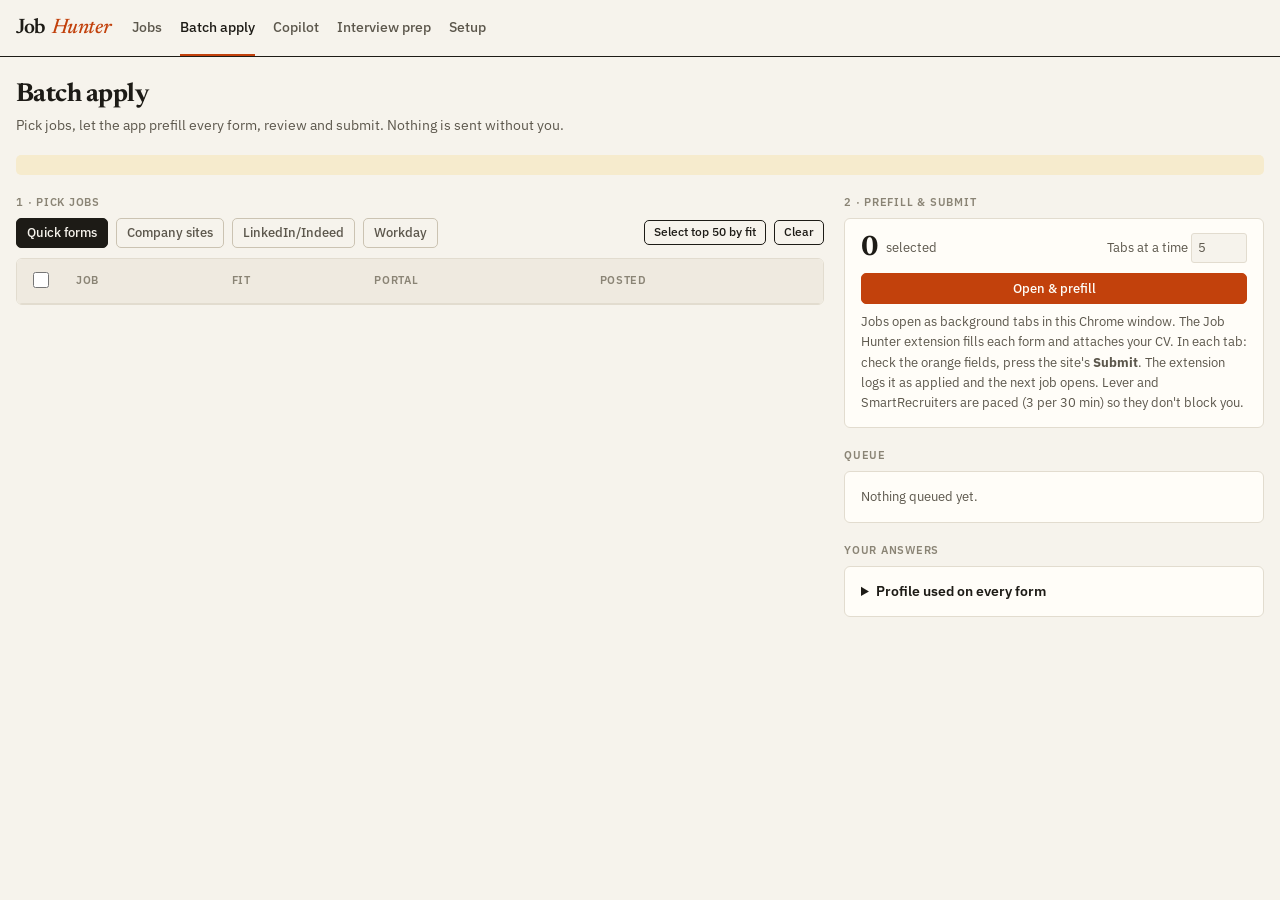
==== apply.html @ 971dda5e "Job Hunter: open-source, configurable job search assistant Configurable for any role, location, curr" ====
<!doctype html>
<html lang="en">
<head>
<meta charset="utf-8">
<meta name="viewport" content="width=device-width, initial-scale=1">
<title>Batch apply</title>
<link rel="stylesheet" href="/theme.css">
<style>
/* Batch apply layout. Tokens and base components come from /theme.css. */
h2{font:600 11px/1 var(--f-body);text-transform:uppercase;letter-spacing:.07em;color:var(--faint);margin:22px 0 10px;display:flex;gap:8px;align-items:center}
h2 .sub{text-transform:none;letter-spacing:0;font-size:12px;font-weight:500}
.hello{padding:24px 0 4px}.hello h1{font:700 26px/1.15 var(--f-display);letter-spacing:-.02em;margin:0}.hello p{margin:4px 0 0;color:var(--mute)}
.sub{color:var(--mute);font-size:13px}
.card{background:var(--surface);border:1px solid var(--line);border-radius:var(--r-lg);box-shadow:var(--shadow);padding:14px 16px}
.alert{background:var(--warn-bg);color:var(--warn);border-radius:var(--r);padding:10px 14px;margin-top:14px;display:flex;gap:10px;align-items:center;flex-wrap:wrap;font-size:13px}
.layout{display:grid;grid-template-columns:minmax(0,1fr) 420px;gap:20px;align-items:start;padding-bottom:48px}
@media (max-width:900px){.layout{grid-template-columns:1fr}}
.bar{display:flex;gap:8px;align-items:center;flex-wrap:wrap;margin-bottom:10px}
.tablewrap{overflow-x:auto}
table{width:100%;border-collapse:separate;border-spacing:0;background:var(--surface);border:1px solid var(--line);border-radius:var(--r-lg);overflow:hidden;box-shadow:var(--shadow)}
td,th{padding:10px 12px;border-bottom:1px solid var(--line);text-align:left;vertical-align:middle}
th{font-size:11px;color:var(--faint);font-weight:600;text-transform:uppercase;letter-spacing:.06em;background:var(--sunken)}
tr:last-child td{border-bottom:0}tbody tr:hover td{background:color-mix(in srgb,var(--sunken) 50%,transparent)}
td.t b{display:block;font-weight:600}td.t span{color:var(--mute);font-size:12px}
td.fitc{font-family:var(--f-mono);font-variant-numeric:tabular-nums}
input[type=checkbox]{accent-color:var(--accent);width:16px;height:16px}
.pill.fast,.pill.applied{background:var(--good-bg);color:var(--good)}.pill.slow,.pill.login,.pill.open{background:var(--warn-bg);color:var(--warn)}
.pill.skipped{background:var(--bad-bg);color:var(--bad)}.pill.redirect,.pill.maybe{background:var(--accent-soft);color:var(--accent)}
.q{display:grid;grid-template-columns:minmax(0,1fr) auto;gap:4px 8px;padding:10px 0;border-bottom:1px solid var(--line)}
.q:last-child{border:0}.q small{color:var(--mute);grid-column:1/-1}.q small .btn{margin-top:6px}
.form{display:grid;grid-template-columns:1fr 1fr;gap:10px}
.form label{font-size:12px;color:var(--mute)}.form input{width:100%;border:1px solid var(--line);background:var(--bg);border-radius:var(--r-sm);padding:6px 9px}
.form input:focus{border-color:var(--accent);outline:none}
.form input.need{border-color:var(--warn);background:var(--warn-bg)}
details summary{cursor:pointer;font-weight:600}
.big{font:700 28px/1 var(--f-display)}
#bs{width:56px;border:1px solid var(--line);background:var(--bg);border-radius:var(--r-sm);padding:4px 6px}
</style>
</head>
<body>
<header class="appbar"><div class="wrap">
  <a class="brand" href="/">Job <i>Hunter</i></a>
  <nav class="nav"><a href="/">Jobs</a><a class="on" href="/apply">Batch apply</a><a href="/copilot">Copilot</a><a href="/prep">Interview prep</a><a href="/setup">Setup</a></nav>
  <span class="grow"></span>
  <span class="muted small" id="bstat"></span>
</div></header>
<main class="wrap">
  <section class="hello"><h1>Batch apply</h1><p>Pick jobs, let the app prefill every form, review and submit. Nothing is sent without you.</p></section>
  <div class="alert" id="alert" hidden></div>
  <div class="layout">
    <section>
      <h2>1 · Pick jobs</h2>
      <div class="bar">
        <button class="chip on" data-f="fast">Quick forms</button>
        <button class="chip" data-f="maybe">Company sites</button>
        <button class="chip" data-f="redirect">LinkedIn/Indeed</button>
        <button class="chip" data-f="slow">Workday</button>
        <span class="grow"></span>
        <button class="btn sm" id="top">Select top 50 by fit</button>
        <button class="btn sm" id="none">Clear</button>
      </div>
      <div class="tablewrap"><table><thead><tr><th style="width:32px"><input type="checkbox" id="all"></th><th>Job</th><th>Fit</th><th>Portal</th><th>Posted</th></tr></thead>
      <tbody id="rows"></tbody></table></div>
    </section>
    <aside>
      <h2>2 · Prefill &amp; submit</h2>
      <div class="card">
        <div class="bar"><span class="big" id="nsel">0</span><span class="sub">selected</span><span class="grow"></span>
          <label class="sub">Tabs at a time <input id="bs" type="number" min="1" max="15" value="5" ></label></div>
        <button class="btn primary" id="go" style="width:100%;justify-content:center">Open &amp; prefill</button>
        <p class="sub" style="margin:8px 0 0">Jobs open as background tabs in this Chrome window. The Job Hunter extension fills each form and attaches your CV. In each tab: check the orange fields, press the site's <b>Submit</b>. The extension logs it as applied and the next job opens. Lever and SmartRecruiters are paced (3 per 30 min) so they don't block you.</p>
      </div>
      <h2>Queue <span class="sub" id="qsum"></span></h2>
      <div class="card" id="queue"><span class="sub">Nothing queued yet.</span></div>
      <h2>Your answers</h2>
      <div class="card">
        <details id="prof"><summary>Profile used on every form</summary><div class="form" id="form" style="margin-top:10px"></div>
          <h2>Learned answers</h2><div id="learned" class="sub"></div>
          <button class="btn primary sm" id="save" style="margin-top:10px">Save answers</button></details>
      </div>
    </aside>
  </div>
</main>
<script>
const $=id=>document.getElementById(id);
const esc=s=>String(s??"").replace(/[&<>"]/g,c=>({"&":"&amp;","<":"&lt;",">":"&gt;",'"':"&quot;"}[c]));
let JOBS=[],SEL=new Set(),SHOW=new Set(["fast"]),PROF=null;
const LBL={first_name:"First name",last_name:"Last name",full_name:"Full name",email:"Email",phone:"Phone",linkedin:"LinkedIn URL",github:"GitHub",website:"Website",
location:"Current city",country:"Country",current_company:"Current/last company",current_title:"Current/last title",years_experience:"Years of experience",
notice_period:"Notice period",current_ctc:"Current pay / CTC",expected_ctc:"Expected pay / CTC",headline:"One-line headline",top_achievement:"Top achievement (one line)",relocate:"Open to relocate (Yes/No)",work_authorized:"Authorised to work in the job's country",
needs_sponsorship:"Needs visa sponsorship",school:"College",degree:"Degree",grad_year:"Graduation year",source:"How did you hear",gender:"Gender",eeo:"Diversity questions",cover_letter:"Cover letter (optional)"};
const PORT={greenhouse:"Greenhouse",lever:"Lever",ashby:"Ashby",workday:"Workday",smartrecruiters:"SmartRecruiters",workable:"Workable",linkedin:"LinkedIn",indeed:"Indeed",naukri:"Naukri","company site":"Company site"};

async function loadJobs(){const r=await fetch("/api/apply/candidates").then(r=>r.json());JOBS=(r.jobs||[]).sort((a,b)=>b.fit-a.fit);renderJobs()}
function visible(){return JOBS.filter(j=>SHOW.has(j.ease))}
function renderJobs(){
  const v=visible();
  $("rows").innerHTML=v.length?v.map(j=>`<tr><td><input type="checkbox" data-id="${j.id}" ${SEL.has(j.id)?"checked":""}></td>
   <td class="t"><b>${esc(j.title)}</b><span>${esc(j.company)} · ${esc(j.location||"")}${j.salary_text?" · "+esc(j.salary_text):""}</span></td>
   <td class="fitc">${j.fit??""}%</td><td><span class="pill ${j.ease}">${esc(PORT[j.ats]||j.ats)}</span></td>
   <td class="sub">${j.age_days==null?"":j.age_days===0?"today":j.age_days+"d"}</td></tr>`).join("")
   :`<tr><td colspan="5" class="sub">No jobs in this group. Fetch new jobs on the dashboard, or pick another group above.</td></tr>`;
  $("nsel").textContent=SEL.size;$("go").disabled=!SEL.size;
}
document.addEventListener("change",e=>{const id=e.target.dataset.id;if(id){e.target.checked?SEL.add(id):SEL.delete(id);$("nsel").textContent=SEL.size;$("go").disabled=!SEL.size}});
$("all").onchange=e=>{visible().forEach(j=>e.target.checked?SEL.add(j.id):SEL.delete(j.id));renderJobs()};
$("top").onclick=()=>{SEL=new Set(visible().slice(0,50).map(j=>j.id));renderJobs()};
$("none").onclick=()=>{SEL.clear();renderJobs()};
document.querySelectorAll("[data-f]").forEach(b=>b.onclick=()=>{const f=b.dataset.f;SHOW.has(f)?SHOW.delete(f):SHOW.add(f);b.classList.toggle("on");renderJobs()});
$("go").onclick=async()=>{
  if(PROF&&PROF.missing.length&&!confirm(`Missing answers: ${PROF.missing.map(k=>LBL[k]).join(", ")}. Those fields will be left for you to fill in each form. Continue?`))return;
  await fetch("/api/apply/start",{method:"POST",body:JSON.stringify({ids:[...SEL],batch_size:+$("bs").value||5})});
  SEL.clear();renderJobs();poll();
};

const ST={waiting:"Waiting",open:"Open in browser",applied:"Applied ✓",skipped:"Skipped"};
async function poll(){
  const s=await fetch("/api/apply/state").then(r=>r.json()).catch(()=>null);if(!s)return;
  $("bstat").textContent=EXT?"Chrome extension connected":"";
  const a=$("alert");const msgs=[];
  if(!EXT&&(s.items||[]).length)msgs.push(`Chrome extension not detected. Open this page in Chrome with the Job Hunter Autofill extension loaded (see README), then refresh.`);
  for(const m of Object.values(s.paused||{}))msgs.push("⏸ "+esc(m));
  if(s.missing&&s.missing.length)msgs.push(`Fill in once: <b>${s.missing.map(k=>LBL[k]).join(", ")}</b> <button class="btn sm" onclick="$('prof').open=true;$('prof').scrollIntoView()">Add answers</button>`);
  a.hidden=!msgs.length;a.innerHTML=msgs.join("<br>");
  const it=s.items||[];const n=k=>it.filter(x=>x.state===k).length;
  $("qsum").textContent=it.length?`· ${n("applied")} applied · ${n("open")} open · ${n("waiting")} waiting`:"";
  $("queue").innerHTML=it.length?it.slice().reverse().map(x=>`<div class="q"><div><b>${esc(x.title)}</b> <span class="sub">${esc(x.company)}</span></div>
    <span class="pill ${x.state}">${ST[x.state]}</span>
    <small>${esc(PORT[x.ats]||x.ats)}${x.info?" · "+esc(x.info):""}
    ${x.state==="open"?`<br><button class="btn sm" onclick="act('applied','${x.id}')">I submitted it</button> <button class="btn sm" onclick="act('skip','${x.id}')">Skip</button>`:""}
    ${x.state==="waiting"?`<br><button class="btn sm" onclick="act('skip','${x.id}')">Remove</button>`:""}</small></div>`).join("")
    +`<div class="bar" style="margin-top:8px"><button class="btn sm" onclick="post('clear')">Clear finished</button>${n("waiting")?`<button class="btn sm" onclick="post('stop')">Stop queue</button>`:""}</div>`
    :`<span class="sub">Nothing queued yet.</span>`;
  if(n("applied")!==poll.applied){poll.applied=n("applied");loadJobs()}
  if(EXT&&n("waiting")){const r=await fetch("/api/apply/next",{method:"POST",body:"{}"}).then(r=>r.json()).catch(()=>({open:[]}));
    r.open.forEach((o,i)=>setTimeout(()=>window.postMessage({jh:"open",id:o.id,url:o.url},"*"),i*1500));if(r.open.length)setTimeout(poll,500)}
}
let EXT=document.documentElement.hasAttribute("data-jh-ext");window.addEventListener("message",e=>{if(e.source===window&&e.data&&e.data.jh==="ready"){EXT=true;poll()}});
async function post(p,b={}){await fetch("/api/apply/"+p,{method:"POST",body:JSON.stringify(b)});poll()}
function act(a,id){post("mark",{id,action:a})}

async function loadProfile(){
  PROF=await fetch("/api/apply/profile").then(r=>r.json());$("bs").value=PROF.batch_size||5;
  $("form").innerHTML=Object.keys(LBL).map(k=>`<div><label>${LBL[k]}</label><input data-k="${k}" value="${esc(PROF.fields[k]||"")}" class="${PROF.missing.includes(k)?"need":""}"></div>`).join("");
  const L=Object.entries(PROF.answers||{});
  $("learned").innerHTML=L.length?L.map(([q,a])=>`<div class="form" style="grid-template-columns:1fr 1fr auto;margin-bottom:6px"><input data-q value="${esc(q)}"><input data-a value="${esc(a)}"><button class="btn sm" onclick="this.parentElement.remove()">✕</button></div>`).join("")
    :"Questions you answer yourself in a form are saved here after you submit, and filled automatically next time.";
  if(PROF.missing.length)$("prof").open=true;
}
$("save").onclick=async()=>{
  const fields={};document.querySelectorAll("[data-k]").forEach(i=>fields[i.dataset.k]=i.value.trim());
  const answers={};document.querySelectorAll("[data-q]").forEach(i=>{const a=i.nextElementSibling.value.trim();if(i.value.trim()&&a)answers[i.value.toLowerCase().replace(/[^a-z0-9 ]+/g,' ').replace(/\s+/g,' ').trim()]=a});
  await fetch("/api/apply/profile",{method:"POST",body:JSON.stringify({fields,answers,batch_size:+$("bs").value||5})});
  await loadProfile();poll();$("save").textContent="Saved ✓";setTimeout(()=>$("save").textContent="Save answers",1500);
};
window.postMessage({jh:"ping"},"*");loadJobs();loadProfile();poll();setInterval(poll,3000);
</script>
</body>
</html>
---- theme.css ----
/* Job Hunter shared theme (light only). Served by app.py at /theme.css; used by every page.
   Direction: a working ledger, not a SaaS dashboard. Warm paper, ink type, hairline rules instead of floating cards,
   a serif for headings, one vermilion accent for the action that matters. Token names are stable: pages rely on them. */
@import url("https://fonts.googleapis.com/css2?family=Newsreader:opsz,wght@6..72,500;6..72,600&family=IBM+Plex+Sans:wght@400;500;600&family=IBM+Plex+Mono:wght@500&display=swap");

:root{
  color-scheme:light;
  --bg:#f6f3ec; --surface:#fffdf8; --sunken:#efeae0; --line:#e2dccf; --line-strong:#cbc3b2;
  --fg:#1d1b16; --mute:#5c574c; --faint:#8a8475;
  --accent:#c2410c; --accent-hover:#a3360a; --accent-fg:#fffdf8; --accent-soft:#fbe9dd;
  --good:#2f6b3a; --good-bg:#e4eedd; --warn:#8a5a00; --warn-bg:#f6ebcd; --bad:#a3322b; --bad-bg:#f6e0dc;
  --star:#b7791f; --shadow:none;
  --f-display:"Newsreader",Georgia,"Times New Roman",serif;
  --f-body:"IBM Plex Sans","Segoe UI",system-ui,-apple-system,sans-serif;
  --f-mono:"IBM Plex Mono",ui-monospace,Consolas,monospace;
  --r-sm:3px; --r:5px; --r-lg:6px;
}

*{box-sizing:border-box}
html,body{margin:0}
body{background:var(--bg);color:var(--fg);font:14px/1.55 var(--f-body);-webkit-font-smoothing:antialiased}
button,input,select,textarea{font:inherit;color:inherit}
a{color:inherit;text-underline-offset:3px}
::selection{background:var(--accent-soft)}
:focus-visible{outline:2px solid var(--accent);outline-offset:2px}
.wrap{max-width:1280px;margin:0 auto;padding-left:max(16px,env(safe-area-inset-left,0px));padding-right:max(16px,env(safe-area-inset-right,0px))}
h1,h2,h3{font-family:var(--f-display);font-weight:600;letter-spacing:-.01em}

/* App bar: a masthead with an ink rule under it */
.appbar{position:sticky;top:0;z-index:20;background:var(--bg);border-bottom:1px solid var(--fg)}
.appbar .wrap{display:flex;align-items:center;gap:22px;min-height:56px}
.brand{display:flex;align-items:baseline;gap:6px;text-decoration:none;font:600 21px/1 var(--f-display);letter-spacing:-.02em}
.brand i{font-style:italic;font-weight:500;color:var(--accent);font-size:21px}
.nav{display:flex;gap:18px;overflow-x:auto;scrollbar-width:none}
.nav a{white-space:nowrap;padding:17px 0 15px;text-decoration:none;color:var(--mute);font-weight:500;font-size:14px;border-bottom:2px solid transparent}
.nav a:hover{color:var(--fg)}
.nav a.on{color:var(--fg);border-bottom-color:var(--accent)}
.grow{flex:1}
.muted{color:var(--mute)}
.small{font-size:12px}

/* Buttons: ink outlines; primary is the one vermilion thing on screen */
.btn{display:inline-flex;align-items:center;justify-content:center;gap:6px;border:1px solid var(--fg);background:transparent;border-radius:var(--r);padding:7px 13px;cursor:pointer;white-space:nowrap;text-decoration:none;font-weight:500;font-size:13px;line-height:1.2}
.btn:hover{background:var(--fg);color:var(--bg)}
.btn.primary{background:var(--accent);border-color:var(--accent);color:var(--accent-fg)}
.btn.primary:hover{background:var(--accent-hover);border-color:var(--accent-hover);color:var(--accent-fg)}
.btn.ghost{border-color:transparent;background:transparent;color:var(--mute)}
.btn.ghost:hover{color:var(--fg);background:var(--sunken)}
.btn.sm{padding:4px 9px;font-size:12px}
.btn:disabled{opacity:.5;cursor:default}
.btn svg,.icon svg{width:16px;height:16px;flex:none}

/* Chips are filters/tabs */
.chip{display:inline-flex;align-items:center;gap:6px;border:1px solid var(--line-strong);background:transparent;border-radius:var(--r);padding:4px 10px;cursor:pointer;font-size:13px;font-weight:500;color:var(--mute)}
.chip:hover{color:var(--fg);border-color:var(--fg)}
.chip.on{background:var(--fg);border-color:var(--fg);color:var(--bg)}
/* Pills are quiet labels */
.pill{display:inline-flex;align-items:center;gap:4px;border-radius:var(--r-sm);padding:1px 6px;font-size:11.5px;font-weight:500;background:var(--sunken);color:var(--mute);white-space:nowrap;text-decoration:none}
.pill.good{background:var(--good-bg);color:var(--good)}
.pill.warn{background:var(--warn-bg);color:var(--warn)}
.pill.bad{background:var(--bad-bg);color:var(--bad)}
.pill.accent{background:var(--accent-soft);color:var(--accent)}
.num{font-family:var(--f-mono);font-variant-numeric:tabular-nums}
/* Panels are ruled sections, not floating cards */
.panel{background:var(--surface);border:1px solid var(--line);border-radius:var(--r-lg);box-shadow:none}
.label{font-size:11px;font-weight:600;text-transform:uppercase;letter-spacing:.09em;color:var(--faint)}

@media (prefers-reduced-motion:reduce){*{transition:none!important;animation:none!important}}
@media (max-width:640px){.appbar .wrap{gap:14px}.nav{gap:12px}.nav a{font-size:13px}}
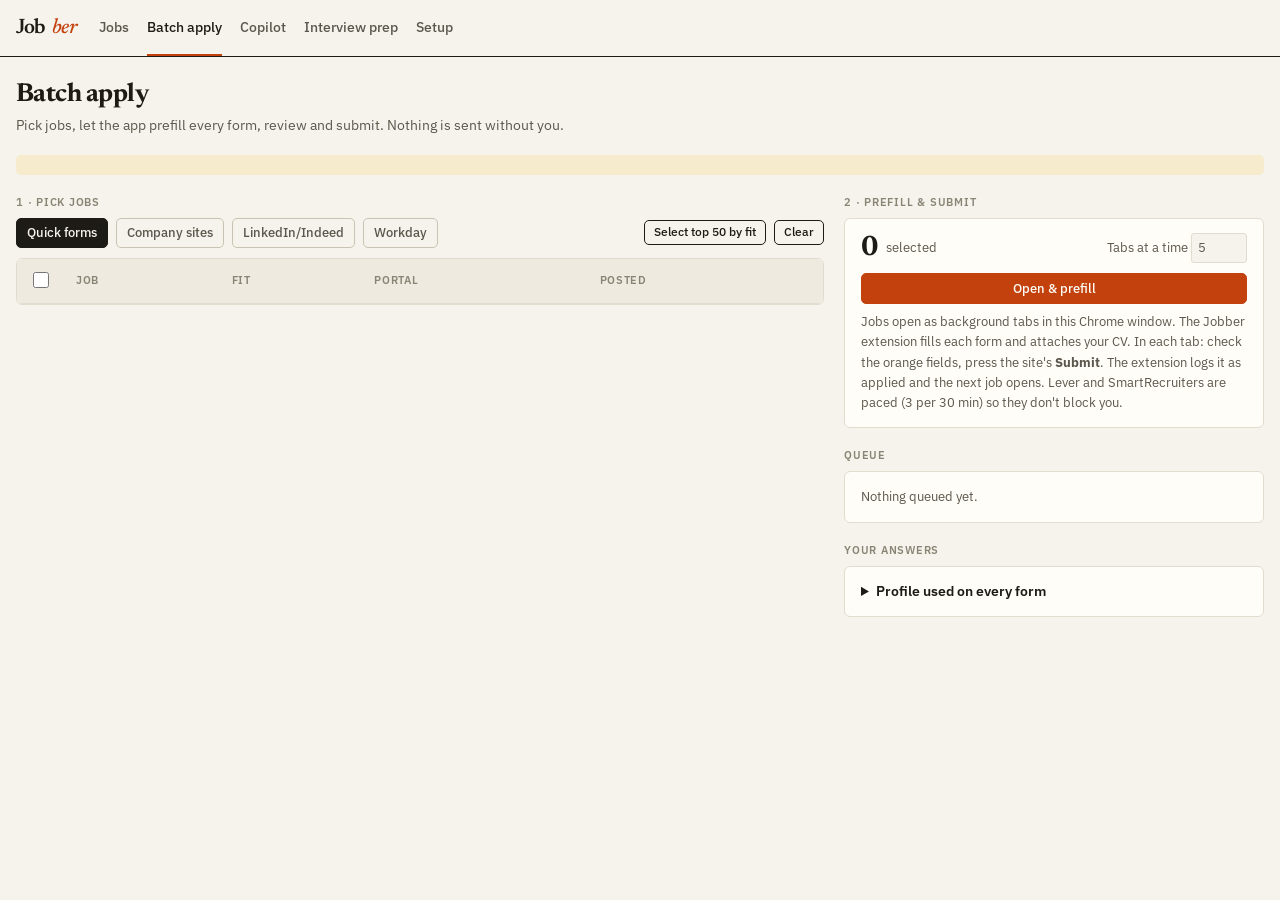
==== commit f9ea4cd8: "Rename the app to Jobber everywhere Co-Authored-By: Claude Opus 5.5 <noreply@anthropic.com> Claude-S" ====
--- a/apply.html
+++ b/apply.html
@@ -39,7 +39,7 @@
 </head>
 <body>
 <header class="appbar"><div class="wrap">
-  <a class="brand" href="/">Job <i>Hunter</i></a>
+  <a class="brand" href="/">Job<i>ber</i></a>
   <nav class="nav"><a href="/">Jobs</a><a class="on" href="/apply">Batch apply</a><a href="/copilot">Copilot</a><a href="/prep">Interview prep</a><a href="/setup">Setup</a></nav>
   <span class="grow"></span>
   <span class="muted small" id="bstat"></span>
@@ -68,7 +68,7 @@
         <div class="bar"><span class="big" id="nsel">0</span><span class="sub">selected</span><span class="grow"></span>
           <label class="sub">Tabs at a time <input id="bs" type="number" min="1" max="15" value="5" ></label></div>
         <button class="btn primary" id="go" style="width:100%;justify-content:center">Open &amp; prefill</button>
-        <p class="sub" style="margin:8px 0 0">Jobs open as background tabs in this Chrome window. The Job Hunter extension fills each form and attaches your CV. In each tab: check the orange fields, press the site's <b>Submit</b>. The extension logs it as applied and the next job opens. Lever and SmartRecruiters are paced (3 per 30 min) so they don't block you.</p>
+        <p class="sub" style="margin:8px 0 0">Jobs open as background tabs in this Chrome window. The Jobber extension fills each form and attaches your CV. In each tab: check the orange fields, press the site's <b>Submit</b>. The extension logs it as applied and the next job opens. Lever and SmartRecruiters are paced (3 per 30 min) so they don't block you.</p>
       </div>
       <h2>Queue <span class="sub" id="qsum"></span></h2>
       <div class="card" id="queue"><span class="sub">Nothing queued yet.</span></div>
@@ -118,7 +118,7 @@
   const s=await fetch("/api/apply/state").then(r=>r.json()).catch(()=>null);if(!s)return;
   $("bstat").textContent=EXT?"Chrome extension connected":"";
   const a=$("alert");const msgs=[];
-  if(!EXT&&(s.items||[]).length)msgs.push(`Chrome extension not detected. Open this page in Chrome with the Job Hunter Autofill extension loaded (see README), then refresh.`);
+  if(!EXT&&(s.items||[]).length)msgs.push(`Chrome extension not detected. Open this page in Chrome with the Jobber Autofill extension loaded (see README), then refresh.`);
   for(const m of Object.values(s.paused||{}))msgs.push("⏸ "+esc(m));
   if(s.missing&&s.missing.length)msgs.push(`Fill in once: <b>${s.missing.map(k=>LBL[k]).join(", ")}</b> <button class="btn sm" onclick="$('prof').open=true;$('prof').scrollIntoView()">Add answers</button>`);
   a.hidden=!msgs.length;a.innerHTML=msgs.join("<br>");
--- a/theme.css
+++ b/theme.css
@@ -1,4 +1,4 @@
-/* Job Hunter shared theme (light only). Served by app.py at /theme.css; used by every page.
+/* Jobber shared theme (light only). Served by app.py at /theme.css; used by every page.
    Direction: a working ledger, not a SaaS dashboard. Warm paper, ink type, hairline rules instead of floating cards,
    a serif for headings, one vermilion accent for the action that matters. Token names are stable: pages rely on them. */
 @import url("https://fonts.googleapis.com/css2?family=Newsreader:opsz,wght@6..72,500;6..72,600&family=IBM+Plex+Sans:wght@400;500;600&family=IBM+Plex+Mono:wght@500&display=swap");
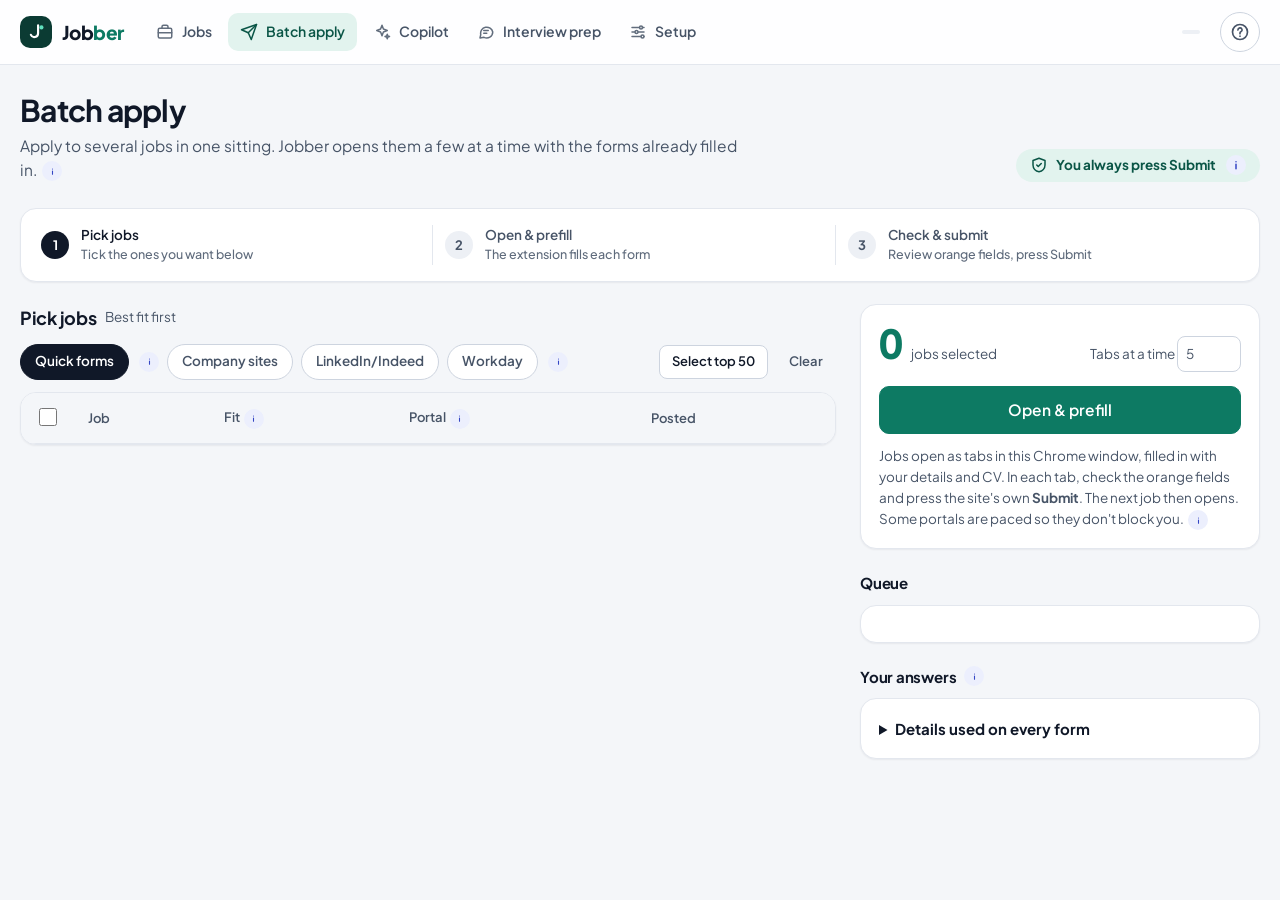
==== commit 04f6c569: "Redesign the UI for first-time job seekers New shared design system (theme.css) and ui.js: app bar w" ====
--- a/apply.html
+++ b/apply.html
@@ -6,84 +6,127 @@
 <title>Batch apply</title>
 <link rel="stylesheet" href="/theme.css">
 <style>
-/* Batch apply layout. Tokens and base components come from /theme.css. */
-h2{font:600 11px/1 var(--f-body);text-transform:uppercase;letter-spacing:.07em;color:var(--faint);margin:22px 0 10px;display:flex;gap:8px;align-items:center}
-h2 .sub{text-transform:none;letter-spacing:0;font-size:12px;font-weight:500}
-.hello{padding:24px 0 4px}.hello h1{font:700 26px/1.15 var(--f-display);letter-spacing:-.02em;margin:0}.hello p{margin:4px 0 0;color:var(--mute)}
-.sub{color:var(--mute);font-size:13px}
-.card{background:var(--surface);border:1px solid var(--line);border-radius:var(--r-lg);box-shadow:var(--shadow);padding:14px 16px}
-.alert{background:var(--warn-bg);color:var(--warn);border-radius:var(--r);padding:10px 14px;margin-top:14px;display:flex;gap:10px;align-items:center;flex-wrap:wrap;font-size:13px}
-.layout{display:grid;grid-template-columns:minmax(0,1fr) 420px;gap:20px;align-items:start;padding-bottom:48px}
-@media (max-width:900px){.layout{grid-template-columns:1fr}}
-.bar{display:flex;gap:8px;align-items:center;flex-wrap:wrap;margin-bottom:10px}
-.tablewrap{overflow-x:auto}
-table{width:100%;border-collapse:separate;border-spacing:0;background:var(--surface);border:1px solid var(--line);border-radius:var(--r-lg);overflow:hidden;box-shadow:var(--shadow)}
-td,th{padding:10px 12px;border-bottom:1px solid var(--line);text-align:left;vertical-align:middle}
-th{font-size:11px;color:var(--faint);font-weight:600;text-transform:uppercase;letter-spacing:.06em;background:var(--sunken)}
-tr:last-child td{border-bottom:0}tbody tr:hover td{background:color-mix(in srgb,var(--sunken) 50%,transparent)}
-td.t b{display:block;font-weight:600}td.t span{color:var(--mute);font-size:12px}
-td.fitc{font-family:var(--f-mono);font-variant-numeric:tabular-nums}
-input[type=checkbox]{accent-color:var(--accent);width:16px;height:16px}
+/* Batch apply. Tokens and base components come from /theme.css, helpers from /ui.js. */
+.promise{display:inline-flex;align-items:center;gap:8px;background:var(--accent-soft);color:var(--accent-ink);border-radius:99px;padding:6px 14px;font-weight:700;font-size:13.5px}
+.promise svg{width:18px;height:18px}
+.flow{margin:20px 0 4px;padding:16px 20px}
+.flow .steps li{gap:12px}
+.flow .steps li span{display:block;font-weight:500;color:var(--faint);font-size:12.5px}
+.flow .steps li+li{padding-left:12px;border-left:1px solid var(--line)}
+#extGuide,#alert{margin-top:14px}
+#extGuide ol{margin:6px 0 0;padding-left:18px}
+.layout{display:grid;grid-template-columns:minmax(0,1fr) 400px;gap:24px;align-items:start;padding:18px 0 56px}
+.colh{display:flex;align-items:center;gap:8px;margin:0 0 12px}
+.colh h2{font-size:18px;margin:0}
+.colh .sub{color:var(--mute);font-size:13.5px}
+.sub{color:var(--mute);font-size:13.5px}
+.card{background:var(--surface);border:1px solid var(--line);border-radius:var(--r-lg);box-shadow:var(--shadow);padding:18px}
+.bar{display:flex;gap:8px;align-items:center;flex-wrap:wrap;margin-bottom:12px}
+.tablewrap{background:var(--surface);border:1px solid var(--line);border-radius:var(--r-lg);overflow:hidden;box-shadow:var(--shadow)}
+table{width:100%;border-collapse:collapse}
+td,th{padding:12px 14px;border-bottom:1px solid var(--line);text-align:left;vertical-align:middle}
+th{font-size:13px;color:var(--mute);font-weight:600;background:var(--bg)}
+tr:last-child td{border-bottom:0}
+tbody tr{cursor:pointer}tbody tr:hover td{background:#f9fafb}
+tbody tr.on td{background:var(--accent-soft)}
+td.t b{display:block;font-weight:700}td.t span{color:var(--mute);font-size:13px}
+td.fitc{font-weight:800;font-variant-numeric:tabular-nums}
+td.fitc.hi{color:var(--good)}td.fitc.mid{color:var(--warn)}td.fitc.lo{color:var(--mute)}
+td.empty-cell{padding:16px;cursor:default}td.empty-cell .empty-state{border:0}
 .pill.fast,.pill.applied{background:var(--good-bg);color:var(--good)}.pill.slow,.pill.login,.pill.open{background:var(--warn-bg);color:var(--warn)}
-.pill.skipped{background:var(--bad-bg);color:var(--bad)}.pill.redirect,.pill.maybe{background:var(--accent-soft);color:var(--accent)}
-.q{display:grid;grid-template-columns:minmax(0,1fr) auto;gap:4px 8px;padding:10px 0;border-bottom:1px solid var(--line)}
-.q:last-child{border:0}.q small{color:var(--mute);grid-column:1/-1}.q small .btn{margin-top:6px}
-.form{display:grid;grid-template-columns:1fr 1fr;gap:10px}
-.form label{font-size:12px;color:var(--mute)}.form input{width:100%;border:1px solid var(--line);background:var(--bg);border-radius:var(--r-sm);padding:6px 9px}
-.form input:focus{border-color:var(--accent);outline:none}
-.form input.need{border-color:var(--warn);background:var(--warn-bg)}
-details summary{cursor:pointer;font-weight:600}
-.big{font:700 28px/1 var(--f-display)}
-#bs{width:56px;border:1px solid var(--line);background:var(--bg);border-radius:var(--r-sm);padding:4px 6px}
+.pill.skipped{background:var(--bad-bg);color:var(--bad)}.pill.redirect,.pill.maybe{background:var(--info-bg);color:var(--info)}
+.selbox{display:flex;align-items:baseline;gap:8px;margin-bottom:14px}
+.big{font:800 40px/1 var(--f-display);font-variant-numeric:tabular-nums;color:var(--accent)}
+.q{display:grid;grid-template-columns:minmax(0,1fr) auto;gap:4px 8px;padding:12px 0;border-bottom:1px solid var(--line)}
+.q:last-of-type{border:0}.q small{color:var(--mute);grid-column:1/-1;font-size:13px}.q small .btn{margin-top:8px}
+.qempty{text-align:center;color:var(--mute);font-size:14px;padding:10px 6px}
+.qempty b{display:block;color:var(--fg);margin-bottom:2px}
+.form{display:grid;grid-template-columns:1fr 1fr;gap:12px}
+.form label{display:block;font-size:13px;font-weight:600;color:var(--mute);margin-bottom:4px}
+.form input{width:100%;border:1px solid var(--line-strong);background:var(--surface);border-radius:var(--r-sm);padding:8px 10px;min-height:40px}
+.form input:focus{border-color:var(--accent);outline:none;box-shadow:0 0 0 3px var(--accent-soft)}
+.form input.need{border-color:#e9b44c;background:var(--warn-bg)}
+details summary{cursor:pointer;font-weight:700}
+#bs{width:64px;border:1px solid var(--line-strong);background:var(--surface);border-radius:var(--r-sm);padding:6px 8px;min-height:36px}
+.side h3{font-size:15px;margin:22px 0 10px;display:flex;align-items:center;gap:6px}
+.side h3:first-child{margin-top:0}
+@media (max-width:980px){.layout{grid-template-columns:1fr}.flow .steps{flex-direction:column;gap:12px}.flow .steps li+li{padding-left:0;border-left:0}}
+@media (max-width:760px){
+  thead{display:none}
+  table,tbody,tr,td{display:block}
+  tbody tr{display:grid;grid-template-columns:32px minmax(0,1fr) auto;gap:2px 10px;padding:12px 14px;border-bottom:1px solid var(--line)}
+  tbody tr:last-child{border-bottom:0}
+  tbody td{border:0;padding:0}
+  td:first-child{grid-row:1/3;padding-top:2px}
+  td.t{grid-column:2}td.fitc{grid-column:3;grid-row:1}
+  td:nth-child(4){grid-column:2}td:nth-child(5){grid-column:3;grid-row:2;text-align:right}
+  td.empty-cell{display:block;grid-column:1/-1}
+  .form{grid-template-columns:1fr}
+}
 </style>
 </head>
 <body>
-<header class="appbar"><div class="wrap">
-  <a class="brand" href="/">Job<i>ber</i></a>
-  <nav class="nav"><a href="/">Jobs</a><a class="on" href="/apply">Batch apply</a><a href="/copilot">Copilot</a><a href="/prep">Interview prep</a><a href="/setup">Setup</a></nav>
+<header class="appbar" data-page="apply"><div class="wrap">
   <span class="grow"></span>
-  <span class="muted small" id="bstat"></span>
+  <span class="pill" id="bstat"></span>
 </div></header>
+<script src="/ui.js"></script>
 <main class="wrap">
-  <section class="hello"><h1>Batch apply</h1><p>Pick jobs, let the app prefill every form, review and submit. Nothing is sent without you.</p></section>
-  <div class="alert" id="alert" hidden></div>
+  <section class="pagehead"><div class="grow">
+    <h1>Batch apply</h1>
+    <p>Apply to several jobs in one sitting. Jobber opens them a few at a time with the forms already filled in. <button class="tipbtn" data-term="batch"></button></p>
+  </div><span class="promise" id="promise"><span id="shieldIcon"></span>You always press Submit <button class="tipbtn" data-term="never"></button></span></section>
+
+  <div class="panel flow"><ol class="steps" id="flowSteps">
+    <li class="now"><div>Pick jobs<span>Tick the ones you want below</span></div></li>
+    <li><div>Open &amp; prefill<span>The extension fills each form</span></div></li>
+    <li><div>Check &amp; submit<span>Review orange fields, press Submit</span></div></li>
+  </ol></div>
+  <div class="guide" id="extGuide" hidden><span class="gi" id="plugIcon"></span><div><b>One-time setup: add the Jobber extension to Chrome</b>
+    <p>It's what fills in the forms. Takes about 2 minutes:</p>
+    <ol><li>Open <b>chrome://extensions</b> in Chrome and switch on <b>Developer mode</b> (top right).</li>
+      <li>Click <b>Load unpacked</b> and choose the <b>chrome-extension</b> folder inside Jobber.</li>
+      <li>Come back here and refresh. This box disappears once it's connected.</li></ol>
+    <div class="acts"><a class="btn sm" href="/copilot#setup">Step-by-step help</a></div></div></div>
+  <div class="notice" id="alert" hidden></div>
+
   <div class="layout">
     <section>
-      <h2>1 · Pick jobs</h2>
+      <div class="colh"><h2>Pick jobs</h2><span class="sub">Best fit first</span></div>
       <div class="bar">
-        <button class="chip on" data-f="fast">Quick forms</button>
+        <button class="chip on" data-f="fast">Quick forms</button><button class="tipbtn" data-term="quick"></button>
         <button class="chip" data-f="maybe">Company sites</button>
         <button class="chip" data-f="redirect">LinkedIn/Indeed</button>
-        <button class="chip" data-f="slow">Workday</button>
+        <button class="chip" data-f="slow">Workday</button><button class="tipbtn" data-term="workday"></button>
         <span class="grow"></span>
-        <button class="btn sm" id="top">Select top 50 by fit</button>
-        <button class="btn sm" id="none">Clear</button>
+        <button class="btn sm" id="top">Select top 50</button>
+        <button class="btn sm ghost" id="none">Clear</button>
       </div>
-      <div class="tablewrap"><table><thead><tr><th style="width:32px"><input type="checkbox" id="all"></th><th>Job</th><th>Fit</th><th>Portal</th><th>Posted</th></tr></thead>
+      <div class="tablewrap"><table><thead><tr><th style="width:44px"><input type="checkbox" id="all" aria-label="Select all shown"></th><th>Job</th><th>Fit <button class="tipbtn" data-term="fit"></button></th><th>Portal <button class="tipbtn" data-term="ats"></button></th><th>Posted</th></tr></thead>
       <tbody id="rows"></tbody></table></div>
     </section>
-    <aside>
-      <h2>2 · Prefill &amp; submit</h2>
+    <aside class="side">
       <div class="card">
-        <div class="bar"><span class="big" id="nsel">0</span><span class="sub">selected</span><span class="grow"></span>
-          <label class="sub">Tabs at a time <input id="bs" type="number" min="1" max="15" value="5" ></label></div>
-        <button class="btn primary" id="go" style="width:100%;justify-content:center">Open &amp; prefill</button>
-        <p class="sub" style="margin:8px 0 0">Jobs open as background tabs in this Chrome window. The Jobber extension fills each form and attaches your CV. In each tab: check the orange fields, press the site's <b>Submit</b>. The extension logs it as applied and the next job opens. Lever and SmartRecruiters are paced (3 per 30 min) so they don't block you.</p>
+        <div class="selbox"><span class="big" id="nsel">0</span><span class="sub">jobs selected</span><span class="grow"></span>
+          <label class="sub">Tabs at a time <input id="bs" type="number" min="1" max="15" value="5"></label></div>
+        <button class="btn primary lg" id="go" style="width:100%">Open &amp; prefill</button>
+        <p class="sub" style="margin:12px 0 0">Jobs open as tabs in this Chrome window, filled in with your details and CV. In each tab, check the orange fields and press the site's own <b>Submit</b>. The next job then opens. Some portals are paced so they don't block you. <button class="tipbtn" data-term="pacing"></button></p>
       </div>
-      <h2>Queue <span class="sub" id="qsum"></span></h2>
-      <div class="card" id="queue"><span class="sub">Nothing queued yet.</span></div>
-      <h2>Your answers</h2>
+      <h3>Queue <span class="sub" id="qsum"></span></h3>
+      <div class="card" id="queue"></div>
+      <h3>Your answers <button class="tipbtn" data-tip="What Jobber types into forms. Edit them in Setup → Your details, or here."></button></h3>
       <div class="card">
-        <details id="prof"><summary>Profile used on every form</summary><div class="form" id="form" style="margin-top:10px"></div>
-          <h2>Learned answers</h2><div id="learned" class="sub"></div>
-          <button class="btn primary sm" id="save" style="margin-top:10px">Save answers</button></details>
+        <details id="prof"><summary>Details used on every form</summary><div class="form" id="form" style="margin-top:14px"></div>
+          <h3>Learned answers</h3><div id="learned" class="sub"></div>
+          <button class="btn primary sm" id="save" style="margin-top:12px">Save answers</button></details>
       </div>
     </aside>
   </div>
 </main>
 <script>
 const $=id=>document.getElementById(id);
-const esc=s=>String(s??"").replace(/[&<>"]/g,c=>({"&":"&amp;","<":"&lt;",">":"&gt;",'"':"&quot;"}[c]));
+const {esc,ICONS,empty,toast}=Jobber;
+$("shieldIcon").outerHTML=ICONS.shield;$("plugIcon").innerHTML=ICONS.plug;
 let JOBS=[],SEL=new Set(),SHOW=new Set(["fast"]),PROF=null;
 const LBL={first_name:"First name",last_name:"Last name",full_name:"Full name",email:"Email",phone:"Phone",linkedin:"LinkedIn URL",github:"GitHub",website:"Website",
 location:"Current city",country:"Country",current_company:"Current/last company",current_title:"Current/last title",years_experience:"Years of experience",
@@ -95,14 +138,19 @@
 function visible(){return JOBS.filter(j=>SHOW.has(j.ease))}
 function renderJobs(){
   const v=visible();
-  $("rows").innerHTML=v.length?v.map(j=>`<tr><td><input type="checkbox" data-id="${j.id}" ${SEL.has(j.id)?"checked":""}></td>
+  $("rows").innerHTML=v.length?v.map(j=>`<tr class="${SEL.has(j.id)?"on":""}"><td><input type="checkbox" data-id="${j.id}" ${SEL.has(j.id)?"checked":""} aria-label="Select ${esc(j.title)} at ${esc(j.company)}"></td>
    <td class="t"><b>${esc(j.title)}</b><span>${esc(j.company)} · ${esc(j.location||"")}${j.salary_text?" · "+esc(j.salary_text):""}</span></td>
-   <td class="fitc">${j.fit??""}%</td><td><span class="pill ${j.ease}">${esc(PORT[j.ats]||j.ats)}</span></td>
+   <td class="fitc ${j.fit>=70?"hi":j.fit>=50?"mid":"lo"}">${j.fit??""}%</td><td><span class="pill ${j.ease}">${esc(PORT[j.ats]||j.ats)}</span></td>
    <td class="sub">${j.age_days==null?"":j.age_days===0?"today":j.age_days+"d"}</td></tr>`).join("")
-   :`<tr><td colspan="5" class="sub">No jobs in this group. Fetch new jobs on the dashboard, or pick another group above.</td></tr>`;
-  $("nsel").textContent=SEL.size;$("go").disabled=!SEL.size;
-}
-document.addEventListener("change",e=>{const id=e.target.dataset.id;if(id){e.target.checked?SEL.add(id):SEL.delete(id);$("nsel").textContent=SEL.size;$("go").disabled=!SEL.size}});
+   :`<tr><td colspan="5" class="empty-cell">${JOBS.length?empty({icon:"search",title:"No jobs in this group",body:"Turn on another group above, like Company sites or LinkedIn/Indeed."})
+     :empty({icon:"jobs",title:"No jobs ready to apply to yet",body:"Jobs show up here after a search on the Jobs page. Jobs you've already applied to are left out.",actions:`<a class="btn primary" href="/">Go to Jobs</a>`})}</td></tr>`;
+  $("nsel").textContent=SEL.size;$("go").disabled=!SEL.size;flow();
+}
+function flow(){const it=(window._items||[]);const li=[...document.querySelectorAll("#flowSteps li")];
+  const stage=it.some(x=>x.state==="open")?2:it.some(x=>x.state==="waiting")?1:0;
+  li.forEach((l,i)=>{l.className=i<stage||(i===0&&SEL.size&&stage===0)?"done":i===stage?"now":""});}
+document.addEventListener("change",e=>{const id=e.target.dataset.id;if(id){e.target.checked?SEL.add(id):SEL.delete(id);e.target.closest("tr").classList.toggle("on",e.target.checked);$("nsel").textContent=SEL.size;$("go").disabled=!SEL.size;flow()}});
+document.addEventListener("click",e=>{const tr=e.target.closest("#rows tr");if(!tr||e.target.closest("input,button,a"))return;const cb=tr.querySelector("input[data-id]");if(cb){cb.checked=!cb.checked;cb.dispatchEvent(new Event("change",{bubbles:true}))}});
 $("all").onchange=e=>{visible().forEach(j=>e.target.checked?SEL.add(j.id):SEL.delete(j.id));renderJobs()};
 $("top").onclick=()=>{SEL=new Set(visible().slice(0,50).map(j=>j.id));renderJobs()};
 $("none").onclick=()=>{SEL.clear();renderJobs()};
@@ -116,9 +164,9 @@
 const ST={waiting:"Waiting",open:"Open in browser",applied:"Applied ✓",skipped:"Skipped"};
 async function poll(){
   const s=await fetch("/api/apply/state").then(r=>r.json()).catch(()=>null);if(!s)return;
-  $("bstat").textContent=EXT?"Chrome extension connected":"";
+  $("bstat").textContent=EXT?"✓ Extension connected":"Extension not connected";$("bstat").className="pill "+(EXT?"good":"warn");
+  $("extGuide").hidden=EXT;window._items=s.items||[];flow();
   const a=$("alert");const msgs=[];
-  if(!EXT&&(s.items||[]).length)msgs.push(`Chrome extension not detected. Open this page in Chrome with the Jobber Autofill extension loaded (see README), then refresh.`);
   for(const m of Object.values(s.paused||{}))msgs.push("⏸ "+esc(m));
   if(s.missing&&s.missing.length)msgs.push(`Fill in once: <b>${s.missing.map(k=>LBL[k]).join(", ")}</b> <button class="btn sm" onclick="$('prof').open=true;$('prof').scrollIntoView()">Add answers</button>`);
   a.hidden=!msgs.length;a.innerHTML=msgs.join("<br>");
@@ -130,7 +178,7 @@
     ${x.state==="open"?`<br><button class="btn sm" onclick="act('applied','${x.id}')">I submitted it</button> <button class="btn sm" onclick="act('skip','${x.id}')">Skip</button>`:""}
     ${x.state==="waiting"?`<br><button class="btn sm" onclick="act('skip','${x.id}')">Remove</button>`:""}</small></div>`).join("")
     +`<div class="bar" style="margin-top:8px"><button class="btn sm" onclick="post('clear')">Clear finished</button>${n("waiting")?`<button class="btn sm" onclick="post('stop')">Stop queue</button>`:""}</div>`
-    :`<span class="sub">Nothing queued yet.</span>`;
+    :`<div class="qempty"><b>Nothing queued yet</b>Tick some jobs on the left, then press Open &amp; prefill.</div>`;
   if(n("applied")!==poll.applied){poll.applied=n("applied");loadJobs()}
   if(EXT&&n("waiting")){const r=await fetch("/api/apply/next",{method:"POST",body:"{}"}).then(r=>r.json()).catch(()=>({open:[]}));
     r.open.forEach((o,i)=>setTimeout(()=>window.postMessage({jh:"open",id:o.id,url:o.url},"*"),i*1500));if(r.open.length)setTimeout(poll,500)}
@@ -151,7 +199,7 @@
   const fields={};document.querySelectorAll("[data-k]").forEach(i=>fields[i.dataset.k]=i.value.trim());
   const answers={};document.querySelectorAll("[data-q]").forEach(i=>{const a=i.nextElementSibling.value.trim();if(i.value.trim()&&a)answers[i.value.toLowerCase().replace(/[^a-z0-9 ]+/g,' ').replace(/\s+/g,' ').trim()]=a});
   await fetch("/api/apply/profile",{method:"POST",body:JSON.stringify({fields,answers,batch_size:+$("bs").value||5})});
-  await loadProfile();poll();$("save").textContent="Saved ✓";setTimeout(()=>$("save").textContent="Save answers",1500);
+  await loadProfile();poll();toast("Answers saved");
 };
 window.postMessage({jh:"ping"},"*");loadJobs();loadProfile();poll();setInterval(poll,3000);
 </script>
--- a/theme.css
+++ b/theme.css
@@ -1,69 +1,179 @@
-/* Jobber shared theme (light only). Served by app.py at /theme.css; used by every page.
-   Direction: a working ledger, not a SaaS dashboard. Warm paper, ink type, hairline rules instead of floating cards,
-   a serif for headings, one vermilion accent for the action that matters. Token names are stable: pages rely on them. */
-@import url("https://fonts.googleapis.com/css2?family=Newsreader:opsz,wght@6..72,500;6..72,600&family=IBM+Plex+Sans:wght@400;500;600&family=IBM+Plex+Mono:wght@500&display=swap");
+/* Jobber shared theme. Served by app.py at /theme.css and used by every page, together with /ui.js
+   (app bar, tooltips, glossary, toasts, empty states).
+   Direction: a calm, encouraging workspace for people who may be job hunting for the first time.
+   Cool paper background, white work surfaces, one jade colour for "the next thing to do", a warm
+   sun colour reserved for guidance (tips, onboarding, "start here"). Token names are stable: pages rely on them. */
+@import url("https://fonts.googleapis.com/css2?family=Plus+Jakarta+Sans:wght@400;500;600;700;800&family=JetBrains+Mono:wght@400;500&display=swap");
 
 :root{
   color-scheme:light;
-  --bg:#f6f3ec; --surface:#fffdf8; --sunken:#efeae0; --line:#e2dccf; --line-strong:#cbc3b2;
-  --fg:#1d1b16; --mute:#5c574c; --faint:#8a8475;
-  --accent:#c2410c; --accent-hover:#a3360a; --accent-fg:#fffdf8; --accent-soft:#fbe9dd;
-  --good:#2f6b3a; --good-bg:#e4eedd; --warn:#8a5a00; --warn-bg:#f6ebcd; --bad:#a3322b; --bad-bg:#f6e0dc;
-  --star:#b7791f; --shadow:none;
-  --f-display:"Newsreader",Georgia,"Times New Roman",serif;
-  --f-body:"IBM Plex Sans","Segoe UI",system-ui,-apple-system,sans-serif;
-  --f-mono:"IBM Plex Mono",ui-monospace,Consolas,monospace;
-  --r-sm:3px; --r:5px; --r-lg:6px;
+  --bg:#f4f6f9; --surface:#ffffff; --sunken:#edf0f5; --line:#e3e7ee; --line-strong:#cdd4df;
+  --fg:#101828; --mute:#475467; --faint:#5f6b7c;
+  --accent:#0d7a63; --accent-hover:#0a6352; --accent-fg:#ffffff; --accent-soft:#e2f3ee; --accent-ink:#0a5546;
+  --brand-deep:#0b3b33;
+  --guide:#fff6db; --guide-line:#f1d488; --guide-ink:#6b4500;
+  --info:#3446c4; --info-bg:#eceffd;
+  --good:#11733f; --good-bg:#e3f4ea; --warn:#8a5200; --warn-bg:#fff1d6; --bad:#b42318; --bad-bg:#fdecea;
+  --star:#c98400;
+  --shadow:0 1px 2px rgba(16,24,40,.06);
+  --shadow-pop:0 12px 32px -8px rgba(16,24,40,.22),0 2px 6px rgba(16,24,40,.08);
+  --f-display:"Plus Jakarta Sans","Segoe UI",system-ui,-apple-system,sans-serif;
+  --f-body:"Plus Jakarta Sans","Segoe UI",system-ui,-apple-system,sans-serif;
+  --f-mono:"Plus Jakarta Sans","Segoe UI",system-ui,sans-serif; /* numbers: same face, tabular figures */
+  --f-code:"JetBrains Mono",ui-monospace,Consolas,monospace;
+  --r-sm:8px; --r:10px; --r-lg:16px; --r-pill:999px;
+  --ease:cubic-bezier(.2,.7,.2,1);
 }
 
 *{box-sizing:border-box}
 html,body{margin:0}
-body{background:var(--bg);color:var(--fg);font:14px/1.55 var(--f-body);-webkit-font-smoothing:antialiased}
+html{-webkit-text-size-adjust:100%}
+body{background:var(--bg);color:var(--fg);font:15px/1.55 var(--f-body);-webkit-font-smoothing:antialiased;font-feature-settings:"tnum" 0}
 button,input,select,textarea{font:inherit;color:inherit}
 a{color:inherit;text-underline-offset:3px}
+a:not([class]){color:var(--info)}
 ::selection{background:var(--accent-soft)}
-:focus-visible{outline:2px solid var(--accent);outline-offset:2px}
-.wrap{max-width:1280px;margin:0 auto;padding-left:max(16px,env(safe-area-inset-left,0px));padding-right:max(16px,env(safe-area-inset-right,0px))}
-h1,h2,h3{font-family:var(--f-display);font-weight:600;letter-spacing:-.01em}
+:focus-visible{outline:2px solid var(--accent);outline-offset:2px;border-radius:4px}
+[hidden]{display:none!important}
+.wrap{max-width:1280px;margin:0 auto;padding-left:max(20px,env(safe-area-inset-left,0px));padding-right:max(20px,env(safe-area-inset-right,0px))}
+h1,h2,h3{font-family:var(--f-display);font-weight:700;letter-spacing:-.015em;text-wrap:balance}
+p{text-wrap:pretty}
 
-/* App bar: a masthead with an ink rule under it */
-.appbar{position:sticky;top:0;z-index:20;background:var(--bg);border-bottom:1px solid var(--fg)}
-.appbar .wrap{display:flex;align-items:center;gap:22px;min-height:56px}
-.brand{display:flex;align-items:baseline;gap:6px;text-decoration:none;font:600 21px/1 var(--f-display);letter-spacing:-.02em}
-.brand i{font-style:italic;font-weight:500;color:var(--accent);font-size:21px}
-.nav{display:flex;gap:18px;overflow-x:auto;scrollbar-width:none}
-.nav a{white-space:nowrap;padding:17px 0 15px;text-decoration:none;color:var(--mute);font-weight:500;font-size:14px;border-bottom:2px solid transparent}
-.nav a:hover{color:var(--fg)}
-.nav a.on{color:var(--fg);border-bottom-color:var(--accent)}
+/* ---------- App bar (brand + nav are injected by /ui.js) ---------- */
+.appbar{position:sticky;top:0;z-index:40;background:rgba(255,255,255,.88);backdrop-filter:saturate(1.4) blur(10px);-webkit-backdrop-filter:saturate(1.4) blur(10px);border-bottom:1px solid var(--line)}
+.appbar .wrap{display:flex;align-items:center;gap:20px;min-height:64px}
+.brand{display:flex;align-items:center;gap:10px;text-decoration:none;font:800 19px/1 var(--f-display);letter-spacing:-.03em;color:var(--fg);flex:none}
+.brand i{font-style:normal;color:var(--accent)}
+.brand .mark{width:32px;height:32px;border-radius:10px;background:var(--brand-deep);display:grid;place-items:center;flex:none}
+.brand .mark svg{width:20px;height:20px}
+.nav{display:flex;gap:4px;overflow-x:auto;scrollbar-width:none}
+.nav a{display:inline-flex;align-items:center;gap:8px;white-space:nowrap;padding:8px 12px;border-radius:var(--r);text-decoration:none;color:var(--mute);font-weight:600;font-size:14px;transition:background .15s,color .15s}
+.nav a svg{width:18px;height:18px;flex:none;opacity:.85}
+.nav a:hover{color:var(--fg);background:var(--sunken)}
+.nav a.on{color:var(--accent-ink);background:var(--accent-soft)}
+.nav a.on svg{opacity:1}
+.helpbtn{display:inline-grid;place-items:center;width:40px;height:40px;border-radius:50%;border:1px solid var(--line-strong);background:var(--surface);cursor:pointer;color:var(--mute);flex:none}
+.helpbtn:hover{color:var(--fg);border-color:var(--fg)}
+.helpbtn svg{width:20px;height:20px}
 .grow{flex:1}
 .muted{color:var(--mute)}
-.small{font-size:12px}
+.small{font-size:13px}
 
-/* Buttons: ink outlines; primary is the one vermilion thing on screen */
-.btn{display:inline-flex;align-items:center;justify-content:center;gap:6px;border:1px solid var(--fg);background:transparent;border-radius:var(--r);padding:7px 13px;cursor:pointer;white-space:nowrap;text-decoration:none;font-weight:500;font-size:13px;line-height:1.2}
-.btn:hover{background:var(--fg);color:var(--bg)}
+/* ---------- Page header ---------- */
+.pagehead{padding:28px 0 6px;display:flex;gap:16px;align-items:flex-end;flex-wrap:wrap}
+.pagehead>.grow{flex:1 1 min(100%,420px)}
+.pagehead h1{font-size:30px;line-height:1.15;margin:0;letter-spacing:-.025em}
+.pagehead p{margin:6px 0 0;color:var(--mute);max-width:68ch;font-size:15.5px}
+.eyebrow{display:inline-flex;align-items:center;gap:6px;font-size:13px;font-weight:600;color:var(--accent-ink);margin-bottom:6px}
+
+/* ---------- Buttons ---------- */
+.btn{display:inline-flex;align-items:center;justify-content:center;gap:8px;min-height:40px;border:1px solid var(--line-strong);background:var(--surface);border-radius:var(--r);padding:8px 16px;cursor:pointer;white-space:nowrap;text-decoration:none;font-weight:600;font-size:14px;line-height:1.2;color:var(--fg);transition:background .15s,border-color .15s,color .15s,transform .1s}
+.btn:hover{border-color:var(--fg)}
+.btn:active{transform:translateY(1px)}
 .btn.primary{background:var(--accent);border-color:var(--accent);color:var(--accent-fg)}
-.btn.primary:hover{background:var(--accent-hover);border-color:var(--accent-hover);color:var(--accent-fg)}
+.btn.primary:hover{background:var(--accent-hover);border-color:var(--accent-hover)}
 .btn.ghost{border-color:transparent;background:transparent;color:var(--mute)}
 .btn.ghost:hover{color:var(--fg);background:var(--sunken)}
-.btn.sm{padding:4px 9px;font-size:12px}
-.btn:disabled{opacity:.5;cursor:default}
+.btn.sm{min-height:34px;padding:6px 12px;font-size:13px;border-radius:var(--r-sm)}
+.btn.lg{min-height:48px;padding:12px 22px;font-size:15.5px}
+.btn:disabled{opacity:.5;cursor:not-allowed;transform:none}
 .btn svg,.icon svg{width:16px;height:16px;flex:none}
 
-/* Chips are filters/tabs */
-.chip{display:inline-flex;align-items:center;gap:6px;border:1px solid var(--line-strong);background:transparent;border-radius:var(--r);padding:4px 10px;cursor:pointer;font-size:13px;font-weight:500;color:var(--mute)}
+/* ---------- Chips (filters / tabs) and pills (labels) ---------- */
+.chip{display:inline-flex;align-items:center;gap:6px;min-height:36px;border:1px solid var(--line-strong);background:var(--surface);border-radius:var(--r-pill);padding:6px 14px;cursor:pointer;font-size:13.5px;font-weight:600;color:var(--mute);transition:background .15s,border-color .15s,color .15s}
 .chip:hover{color:var(--fg);border-color:var(--fg)}
-.chip.on{background:var(--fg);border-color:var(--fg);color:var(--bg)}
-/* Pills are quiet labels */
-.pill{display:inline-flex;align-items:center;gap:4px;border-radius:var(--r-sm);padding:1px 6px;font-size:11.5px;font-weight:500;background:var(--sunken);color:var(--mute);white-space:nowrap;text-decoration:none}
+.chip.on{background:var(--fg);border-color:var(--fg);color:#fff}
+.chip b{font-weight:700;font-variant-numeric:tabular-nums;opacity:.75}
+.pill{display:inline-flex;align-items:center;gap:4px;border-radius:var(--r-pill);padding:2px 9px;font-size:12.5px;font-weight:600;background:var(--sunken);color:var(--mute);white-space:nowrap;text-decoration:none;line-height:1.5}
 .pill.good{background:var(--good-bg);color:var(--good)}
 .pill.warn{background:var(--warn-bg);color:var(--warn)}
 .pill.bad{background:var(--bad-bg);color:var(--bad)}
-.pill.accent{background:var(--accent-soft);color:var(--accent)}
-.num{font-family:var(--f-mono);font-variant-numeric:tabular-nums}
-/* Panels are ruled sections, not floating cards */
-.panel{background:var(--surface);border:1px solid var(--line);border-radius:var(--r-lg);box-shadow:none}
-.label{font-size:11px;font-weight:600;text-transform:uppercase;letter-spacing:.09em;color:var(--faint)}
+.pill.accent{background:var(--accent-soft);color:var(--accent-ink)}
+.pill.info{background:var(--info-bg);color:var(--info)}
+.num{font-variant-numeric:tabular-nums}
 
-@media (prefers-reduced-motion:reduce){*{transition:none!important;animation:none!important}}
-@media (max-width:640px){.appbar .wrap{gap:14px}.nav{gap:12px}.nav a{font-size:13px}}
+/* ---------- Surfaces ---------- */
+.panel{background:var(--surface);border:1px solid var(--line);border-radius:var(--r-lg);box-shadow:var(--shadow)}
+.label{display:inline-flex;align-items:center;gap:6px;font-size:13px;font-weight:600;color:var(--mute)}
+input.in,select.in,textarea.in{border:1px solid var(--line-strong);background:var(--surface);border-radius:var(--r);padding:10px 12px;width:100%;min-height:44px;font-size:15px;transition:border-color .15s,box-shadow .15s}
+input.in:focus,select.in:focus,textarea.in:focus{outline:none;border-color:var(--accent);box-shadow:0 0 0 3px var(--accent-soft)}
+input.in::placeholder,textarea.in::placeholder{color:#8a94a6}
+textarea.in{resize:vertical;line-height:1.5}
+select.in{max-width:100%}
+input[type=checkbox],input[type=radio]{accent-color:var(--accent);width:18px;height:18px}
+
+/* Guide callout: the warm "here's what to do" voice */
+.guide{display:flex;gap:14px;align-items:flex-start;background:var(--guide);border:1px solid var(--guide-line);color:var(--guide-ink);border-radius:var(--r-lg);padding:14px 16px;font-size:14px}
+.guide .gi{flex:none;width:32px;height:32px;border-radius:50%;background:#ffe7a3;display:grid;place-items:center}
+.guide .gi svg{width:18px;height:18px}
+.guide b{color:#4a3000}
+.guide p{margin:2px 0 0}
+.guide .acts{margin-top:10px;display:flex;gap:8px;flex-wrap:wrap}
+.notice{display:flex;gap:10px;align-items:center;flex-wrap:wrap;background:var(--warn-bg);color:var(--warn);border-radius:var(--r);padding:10px 14px;font-size:14px}
+.notice.ok{background:var(--good-bg);color:var(--good)}
+.notice.info{background:var(--info-bg);color:var(--info)}
+
+/* Empty states: say what this place is for and what to do next */
+.empty-state{display:flex;flex-direction:column;align-items:center;text-align:center;gap:6px;padding:44px 24px;border:1.5px dashed var(--line-strong);border-radius:var(--r-lg);background:var(--surface);color:var(--mute)}
+.empty-state .ei{width:56px;height:56px;border-radius:18px;background:var(--accent-soft);color:var(--accent);display:grid;place-items:center;margin-bottom:6px}
+.empty-state .ei svg{width:28px;height:28px}
+.empty-state h3{margin:0;font-size:18px;color:var(--fg)}
+.empty-state p{margin:0;max-width:52ch;font-size:14.5px}
+.empty-state .acts{display:flex;gap:8px;flex-wrap:wrap;justify-content:center;margin-top:12px}
+.empty-state ol{text-align:left;margin:10px 0 0;padding-left:20px;font-size:14px;max-width:46ch}
+.empty-state ol li{margin:4px 0}
+
+/* Tooltips: small "i" buttons next to jargon; the bubble is positioned by /ui.js */
+.tipbtn{display:inline-grid;place-items:center;width:20px;height:20px;padding:0;margin:0 0 0 2px;border:0;border-radius:50%;background:var(--info-bg);color:var(--info);cursor:help;vertical-align:middle;flex:none;position:relative}
+.tipbtn::after{content:"";position:absolute;inset:-10px}
+.tipbtn svg{width:13px;height:13px}
+.tipbtn:hover,.tipbtn[aria-expanded=true]{background:var(--info);color:#fff}
+.term{text-decoration:underline dotted var(--info);text-underline-offset:3px;cursor:help}
+#jb-tip{position:fixed;z-index:100;max-width:300px;background:var(--fg);color:#fff;border-radius:12px;padding:10px 12px;font-size:13.5px;line-height:1.5;box-shadow:var(--shadow-pop);pointer-events:none;opacity:0;transform:translateY(4px);transition:opacity .12s,transform .12s}
+#jb-tip.on{opacity:1;transform:none}
+#jb-tip b{display:block;margin-bottom:2px;color:#9ff0d8}
+
+/* Toast */
+.jb-toast{position:fixed;left:50%;bottom:24px;transform:translateX(-50%);z-index:110;background:var(--fg);color:#fff;padding:10px 16px;border-radius:12px;font-size:14px;font-weight:500;box-shadow:var(--shadow-pop);display:flex;gap:8px;align-items:center;max-width:calc(100vw - 32px)}
+.jb-toast.bad{background:var(--bad)}
+
+/* Steps (numbered sequence: only where the content really is a sequence) */
+.steps{display:flex;gap:0;counter-reset:st;list-style:none;margin:0;padding:0}
+.steps li{flex:1;display:flex;align-items:center;gap:10px;font-size:13.5px;font-weight:600;color:var(--mute);min-width:0}
+.steps li::before{counter-increment:st;content:counter(st);flex:none;width:28px;height:28px;border-radius:50%;display:grid;place-items:center;background:var(--sunken);color:var(--mute);font-weight:700;font-size:13px}
+.steps li.done::before{content:"✓";background:var(--accent);color:#fff}
+.steps li.now{color:var(--fg)}
+.steps li.now::before{background:var(--fg);color:#fff}
+.steps li+li::after{content:none}
+
+/* Help drawer + dialogs */
+.jb-scrim{position:fixed;inset:0;background:rgba(16,24,40,.45);z-index:90;display:flex;justify-content:flex-end}
+.jb-sheet{background:var(--surface);width:min(480px,100%);height:100%;overflow:auto;padding:24px;box-shadow:var(--shadow-pop)}
+.jb-sheet h2{margin:0;font-size:22px}
+.jb-sheet h3{font-size:15px;margin:22px 0 8px}
+.jb-sheet dl{margin:0}
+.jb-sheet dt{font-weight:700;margin-top:12px;font-size:14.5px}
+.jb-sheet dd{margin:2px 0 0;color:var(--mute);font-size:14px}
+.jb-flow{list-style:none;margin:0;padding:0;display:grid;gap:10px}
+.jb-flow li{display:grid;grid-template-columns:36px 1fr;gap:10px;align-items:start;font-size:14px;color:var(--mute)}
+.jb-flow li b{color:var(--fg);display:block}
+.jb-flow .n{width:32px;height:32px;border-radius:10px;background:var(--accent-soft);color:var(--accent-ink);display:grid;place-items:center;font-weight:800}
+.jb-promise{margin-top:20px;padding:12px 14px;border-radius:var(--r);background:var(--accent-soft);color:var(--accent-ink);font-size:14px;font-weight:600;display:flex;gap:10px;align-items:center}
+.jb-promise svg{width:20px;height:20px;flex:none}
+
+/* Mobile bottom tab bar (≤ 5 destinations) */
+.tabbar{display:none}
+@media (max-width:760px){
+  .appbar .nav{display:none}
+  .appbar .wrap{gap:12px;min-height:56px}
+  .tabbar{display:flex;position:fixed;left:0;right:0;bottom:0;z-index:45;background:rgba(255,255,255,.96);backdrop-filter:blur(10px);-webkit-backdrop-filter:blur(10px);border-top:1px solid var(--line);padding:6px 4px calc(6px + env(safe-area-inset-bottom,0px))}
+  .tabbar a{flex:1;display:flex;flex-direction:column;align-items:center;gap:3px;padding:6px 2px;text-decoration:none;color:var(--mute);font-size:11.5px;font-weight:600;border-radius:10px;min-height:48px;justify-content:center}
+  .tabbar a svg{width:22px;height:22px}
+  .tabbar a.on{color:var(--accent-ink);background:var(--accent-soft)}
+  body{padding-bottom:calc(76px + env(safe-area-inset-bottom,0px))}
+  .pagehead{padding-top:20px}.pagehead h1{font-size:25px}
+  .jb-toast{bottom:calc(88px + env(safe-area-inset-bottom,0px))}
+  .wrap{padding-left:max(16px,env(safe-area-inset-left,0px));padding-right:max(16px,env(safe-area-inset-right,0px))}
+}
+
+@media (prefers-reduced-motion:reduce){*{transition:none!important;animation:none!important;scroll-behavior:auto!important}}
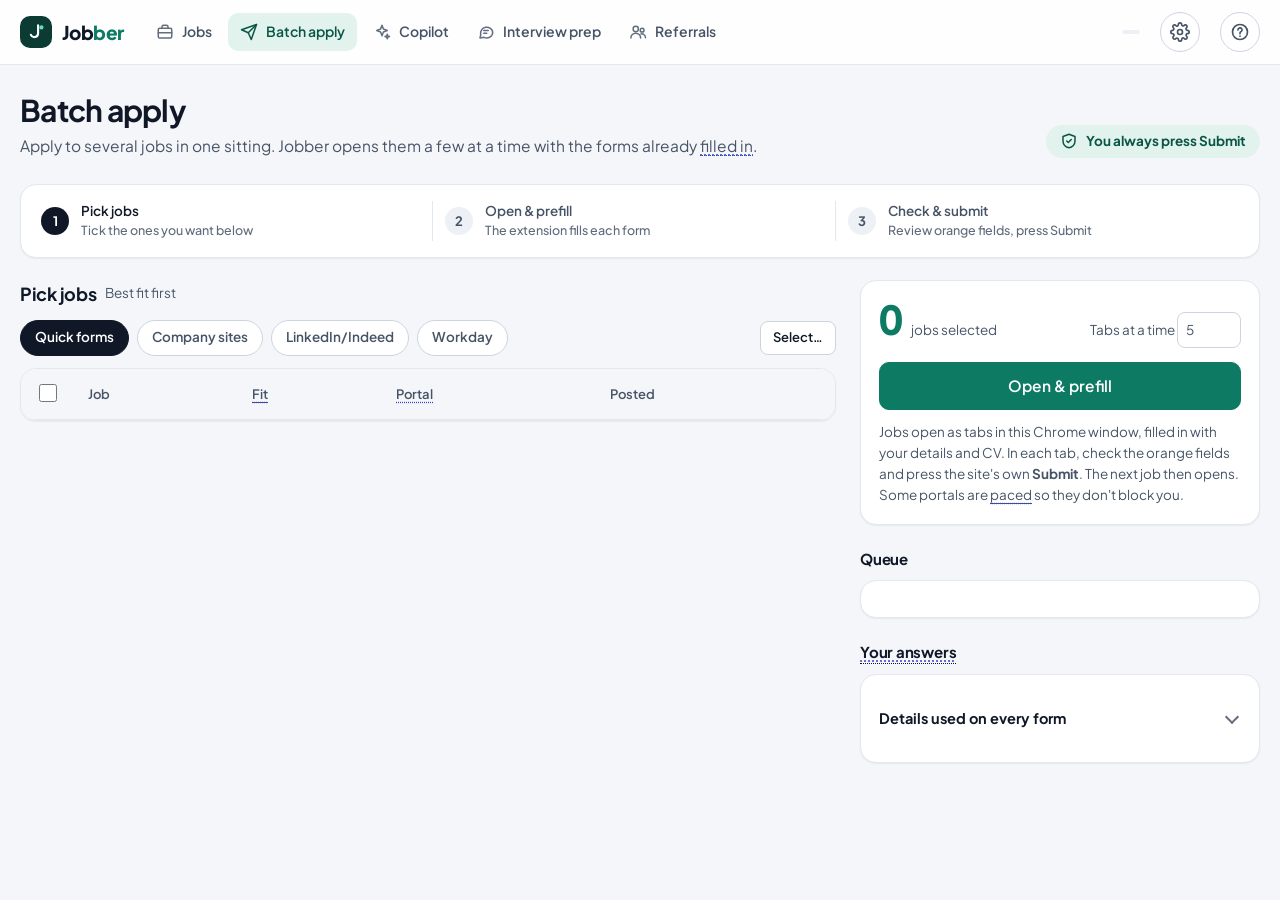
==== commit 6e18a173: "Declutter the UI: menus, filter popover, one main action per card - Setup moves to a gear icon; top " ====
--- a/apply.html
+++ b/apply.html
@@ -14,7 +14,8 @@
 .flow .steps li span{display:block;font-weight:500;color:var(--faint);font-size:12.5px}
 .flow .steps li+li{padding-left:12px;border-left:1px solid var(--line)}
 #extGuide,#alert{margin-top:14px}
-#extGuide ol{margin:6px 0 0;padding-left:18px}
+#extGuide ol{margin:0;padding-left:18px}
+#extGuide details.sect{border:0;padding:0}#extGuide details.sect>summary{padding:6px 0 0;font-size:13.5px;color:var(--info)}#extGuide details.sect>summary::after{border-color:var(--info)}
 .layout{display:grid;grid-template-columns:minmax(0,1fr) 400px;gap:24px;align-items:start;padding:18px 0 56px}
 .colh{display:flex;align-items:center;gap:8px;margin:0 0 12px}
 .colh h2{font-size:18px;margin:0}
@@ -74,35 +75,33 @@
 <main class="wrap">
   <section class="pagehead"><div class="grow">
     <h1>Batch apply</h1>
-    <p>Apply to several jobs in one sitting. Jobber opens them a few at a time with the forms already filled in. <button class="tipbtn" data-term="batch"></button></p>
-  </div><span class="promise" id="promise"><span id="shieldIcon"></span>You always press Submit <button class="tipbtn" data-term="never"></button></span></section>
+    <p>Apply to several jobs in one sitting. Jobber opens them a few at a time with the forms already <span class="term" data-term="prefill" tabindex="0">filled in</span>.</p>
+  </div><span class="promise" id="promise" data-term="never" tabindex="0"><span id="shieldIcon"></span>You always press Submit</span></section>
 
   <div class="panel flow"><ol class="steps" id="flowSteps">
     <li class="now"><div>Pick jobs<span>Tick the ones you want below</span></div></li>
     <li><div>Open &amp; prefill<span>The extension fills each form</span></div></li>
     <li><div>Check &amp; submit<span>Review orange fields, press Submit</span></div></li>
   </ol></div>
-  <div class="guide" id="extGuide" hidden><span class="gi" id="plugIcon"></span><div><b>One-time setup: add the Jobber extension to Chrome</b>
-    <p>It's what fills in the forms. Takes about 2 minutes:</p>
-    <ol><li>Open <b>chrome://extensions</b> in Chrome and switch on <b>Developer mode</b> (top right).</li>
+  <div class="guide" id="extGuide" hidden><span class="gi" id="plugIcon"></span><div class="grow"><b>Connect the Jobber <span class="term" data-term="extension" tabindex="0">Chrome extension</span> once</b> <span class="muted">· it fills in the forms · about 2 minutes</span>
+    <details class="sect inline"><summary>Show me how</summary><div class="sect-body"><ol><li>Open <b>chrome://extensions</b> in Chrome and switch on <b>Developer mode</b> (top right).</li>
       <li>Click <b>Load unpacked</b> and choose the <b>chrome-extension</b> folder inside Jobber.</li>
       <li>Come back here and refresh. This box disappears once it's connected.</li></ol>
-    <div class="acts"><a class="btn sm" href="/copilot#setup">Step-by-step help</a></div></div></div>
+    <div class="acts"><a class="btn sm" href="/copilot#setup">Step-by-step help</a></div></div></details></div></div>
   <div class="notice" id="alert" hidden></div>
 
   <div class="layout">
     <section>
       <div class="colh"><h2>Pick jobs</h2><span class="sub">Best fit first</span></div>
       <div class="bar">
-        <button class="chip on" data-f="fast">Quick forms</button><button class="tipbtn" data-term="quick"></button>
+        <button class="chip on" data-f="fast" data-term="quick">Quick forms</button>
         <button class="chip" data-f="maybe">Company sites</button>
         <button class="chip" data-f="redirect">LinkedIn/Indeed</button>
-        <button class="chip" data-f="slow">Workday</button><button class="tipbtn" data-term="workday"></button>
+        <button class="chip" data-f="slow" data-term="workday">Workday</button>
         <span class="grow"></span>
-        <button class="btn sm" id="top">Select top 50</button>
-        <button class="btn sm ghost" id="none">Clear</button>
+        <details class="mnu"><summary class="btn sm">Select…</summary><div class="mnu-list" role="menu"><button type="button" id="top">Select the top 50 shown</button><button type="button" id="none">Clear selection</button></div></details>
       </div>
-      <div class="tablewrap"><table><thead><tr><th style="width:44px"><input type="checkbox" id="all" aria-label="Select all shown"></th><th>Job</th><th>Fit <button class="tipbtn" data-term="fit"></button></th><th>Portal <button class="tipbtn" data-term="ats"></button></th><th>Posted</th></tr></thead>
+      <div class="tablewrap"><table><thead><tr><th style="width:44px"><input type="checkbox" id="all" aria-label="Select all shown"></th><th>Job</th><th><span class="term" data-term="fit" tabindex="0">Fit</span></th><th><span class="term" data-term="ats" tabindex="0">Portal</span></th><th>Posted</th></tr></thead>
       <tbody id="rows"></tbody></table></div>
     </section>
     <aside class="side">
@@ -110,13 +109,13 @@
         <div class="selbox"><span class="big" id="nsel">0</span><span class="sub">jobs selected</span><span class="grow"></span>
           <label class="sub">Tabs at a time <input id="bs" type="number" min="1" max="15" value="5"></label></div>
         <button class="btn primary lg" id="go" style="width:100%">Open &amp; prefill</button>
-        <p class="sub" style="margin:12px 0 0">Jobs open as tabs in this Chrome window, filled in with your details and CV. In each tab, check the orange fields and press the site's own <b>Submit</b>. The next job then opens. Some portals are paced so they don't block you. <button class="tipbtn" data-term="pacing"></button></p>
+        <p class="sub" style="margin:12px 0 0">Jobs open as tabs in this Chrome window, filled in with your details and CV. In each tab, check the orange fields and press the site's own <b>Submit</b>. The next job then opens. Some portals are <span class="term" data-term="pacing" tabindex="0">paced</span> so they don't block you.</p>
       </div>
       <h3>Queue <span class="sub" id="qsum"></span></h3>
       <div class="card" id="queue"></div>
-      <h3>Your answers <button class="tipbtn" data-tip="What Jobber types into forms. Edit them in Setup → Your details, or here."></button></h3>
+      <h3><span class="term" data-tip="What Jobber types into forms. Edit them in Setup → Your details, or here." tabindex="0">Your answers</span></h3>
       <div class="card">
-        <details id="prof"><summary>Details used on every form</summary><div class="form" id="form" style="margin-top:14px"></div>
+        <details id="prof" class="sect" style="border:0"><summary>Details used on every form<span class="hint" id="profHint"></span></summary><div class="form" id="form" style="margin-top:14px"></div>
           <h3>Learned answers</h3><div id="learned" class="sub"></div>
           <button class="btn primary sm" id="save" style="margin-top:12px">Save answers</button></details>
       </div>
@@ -193,7 +192,7 @@
   const L=Object.entries(PROF.answers||{});
   $("learned").innerHTML=L.length?L.map(([q,a])=>`<div class="form" style="grid-template-columns:1fr 1fr auto;margin-bottom:6px"><input data-q value="${esc(q)}"><input data-a value="${esc(a)}"><button class="btn sm" onclick="this.parentElement.remove()">✕</button></div>`).join("")
     :"Questions you answer yourself in a form are saved here after you submit, and filled automatically next time.";
-  if(PROF.missing.length)$("prof").open=true;
+  $("profHint").textContent=PROF.missing.length?PROF.missing.length+" to fill in":"All set";
 }
 $("save").onclick=async()=>{
   const fields={};document.querySelectorAll("[data-k]").forEach(i=>fields[i.dataset.k]=i.value.trim());
--- a/theme.css
+++ b/theme.css
@@ -177,3 +177,48 @@
 }
 
 @media (prefers-reduced-motion:reduce){*{transition:none!important;animation:none!important;scroll-behavior:auto!important}}
+
+/* ---------- Progressive disclosure: overflow menus, popovers, collapsible sections ---------- */
+.btn.icon{padding:0;width:36px;min-height:36px}
+.btn.icon.sm{width:34px;min-height:34px}
+.helpbtn{text-decoration:none}
+.helpbtn.on{color:var(--accent-ink);border-color:var(--accent);background:var(--accent-soft)}
+details.mnu,details.pop{position:relative;display:inline-block}
+details.mnu:not([open])>.mnu-list,details.pop:not([open])>.pop-body,details.sect:not([open])>.sect-body{display:none}
+details.mnu>summary,details.pop>summary{list-style:none;cursor:pointer}
+details.mnu>summary::-webkit-details-marker,details.pop>summary::-webkit-details-marker{display:none}
+details.mnu[open]>summary,details.pop[open]>summary{background:var(--sunken);color:var(--fg)}
+.mnu-list,.pop-body{position:absolute;right:0;top:calc(100% + 6px);z-index:50;min-width:220px;background:var(--surface);border:1px solid var(--line);border-radius:12px;box-shadow:var(--shadow-pop);padding:6px;animation:jb-pop .14s var(--ease)}
+.mnu.left .mnu-list,.pop.left .pop-body{right:auto;left:0}
+.mnu-list button,.mnu-list a{display:flex;width:100%;align-items:center;gap:10px;padding:9px 10px;border:0;background:none;border-radius:8px;text-align:left;cursor:pointer;font-size:14px;font-weight:500;color:var(--fg);text-decoration:none;white-space:nowrap}
+.mnu-list button:hover,.mnu-list a:hover,.mnu-list button:focus-visible,.mnu-list a:focus-visible{background:var(--sunken)}
+.mnu-list svg{width:16px;height:16px;color:var(--mute);flex:none}
+.mnu-list .danger{color:var(--bad)}
+.mnu-list .danger svg{color:var(--bad)}
+.mnu-list hr{border:0;border-top:1px solid var(--line);margin:5px 4px}
+.mnu-list .on{color:var(--accent-ink);font-weight:700}
+.pop-body{min-width:300px;max-width:min(420px,calc(100vw - 32px));padding:16px;display:grid;gap:14px}
+.pop-body h4{margin:0 0 6px;font-size:12px;letter-spacing:.06em;text-transform:uppercase;color:var(--faint)}
+.pop-body .row{display:flex;flex-wrap:wrap;gap:6px}
+.badge{display:inline-grid;place-items:center;min-width:20px;height:20px;padding:0 6px;border-radius:999px;background:var(--accent);color:#fff;font-size:11.5px;font-weight:700}
+@keyframes jb-pop{from{opacity:0;transform:translateY(-4px)}to{opacity:1;transform:none}}
+/* collapsible section with a quiet header */
+details.sect{border-top:1px solid var(--line);padding:2px 0}
+details.sect>summary{display:flex;align-items:center;gap:8px;padding:12px 0;cursor:pointer;list-style:none;font-weight:700;font-size:14.5px}
+details.sect>summary::-webkit-details-marker{display:none}
+details.sect>summary .hint{font-weight:500;color:var(--faint);font-size:13px;margin-left:auto}
+details.sect>summary::after{content:"";width:8px;height:8px;border-right:2px solid var(--faint);border-bottom:2px solid var(--faint);transform:rotate(45deg);margin:0 4px 4px 8px;transition:transform .15s}
+details.sect[open]>summary::after{transform:rotate(-135deg);margin-bottom:-2px}
+details.sect>.sect-body{padding:0 0 14px}
+/* terms you can hover/tap for a definition, instead of an extra (i) button */
+.term{border-bottom:1px dotted currentColor;cursor:help}
+@media (max-width:760px){
+  .pop-body{position:fixed;left:12px;right:12px;top:auto;bottom:calc(72px + env(safe-area-inset-bottom,0px));max-width:none;min-width:0}
+  .mnu-list{min-width:200px}
+}
+.pop-body .chip{min-height:32px;padding:4px 12px;font-size:13px}
+@media (max-width:760px){
+  .appbar .wrap{gap:8px}
+  .appbar .helpbtn{width:36px;height:36px}
+  .appbar .brand>span:not(.mark){display:none}
+}
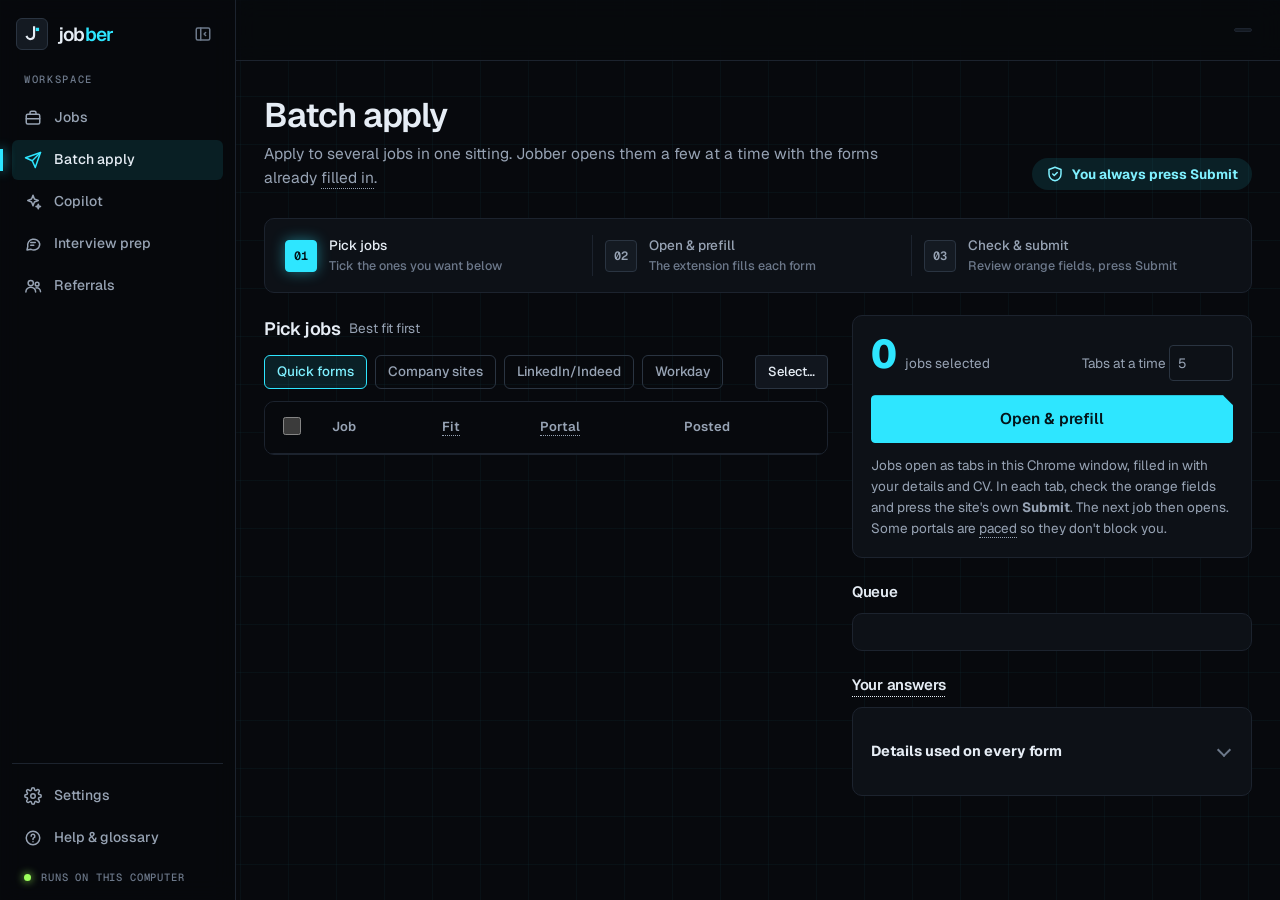
==== commit e3a41e97: "App shell: onboarding gate, Settings, collapsible sidebar, cyberpunk-minimal theme - First visit goe" ====
--- a/apply.html
+++ b/apply.html
@@ -28,7 +28,7 @@
 td,th{padding:12px 14px;border-bottom:1px solid var(--line);text-align:left;vertical-align:middle}
 th{font-size:13px;color:var(--mute);font-weight:600;background:var(--bg)}
 tr:last-child td{border-bottom:0}
-tbody tr{cursor:pointer}tbody tr:hover td{background:#f9fafb}
+tbody tr{cursor:pointer}tbody tr:hover td{background:var(--raise)}
 tbody tr.on td{background:var(--accent-soft)}
 td.t b{display:block;font-weight:700}td.t span{color:var(--mute);font-size:13px}
 td.fitc{font-weight:800;font-variant-numeric:tabular-nums}
@@ -46,7 +46,7 @@
 .form label{display:block;font-size:13px;font-weight:600;color:var(--mute);margin-bottom:4px}
 .form input{width:100%;border:1px solid var(--line-strong);background:var(--surface);border-radius:var(--r-sm);padding:8px 10px;min-height:40px}
 .form input:focus{border-color:var(--accent);outline:none;box-shadow:0 0 0 3px var(--accent-soft)}
-.form input.need{border-color:#e9b44c;background:var(--warn-bg)}
+.form input.need{border-color:var(--warn);background:var(--warn-bg)}
 details summary{cursor:pointer;font-weight:700}
 #bs{width:64px;border:1px solid var(--line-strong);background:var(--surface);border-radius:var(--r-sm);padding:6px 8px;min-height:36px}
 .side h3{font-size:15px;margin:22px 0 10px;display:flex;align-items:center;gap:6px}
--- a/theme.css
+++ b/theme.css
@@ -1,180 +1,222 @@
 /* Jobber shared theme. Served by app.py at /theme.css and used by every page, together with /ui.js
-   (app bar, tooltips, glossary, toasts, empty states).
-   Direction: a calm, encouraging workspace for people who may be job hunting for the first time.
-   Cool paper background, white work surfaces, one jade colour for "the next thing to do", a warm
-   sun colour reserved for guidance (tips, onboarding, "start here"). Token names are stable: pages rely on them. */
-@import url("https://fonts.googleapis.com/css2?family=Plus+Jakarta+Sans:wght@400;500;600;700;800&family=JetBrains+Mono:wght@400;500&display=swap");
+   (app shell + sidebar, tooltips, glossary, toasts, empty states, menus).
+   Direction: cyberpunk, held back. A near-black workspace with a faint grid, one cyan signal colour
+   for "the next thing to do", magenta only for what is new or needs attention, mono uppercase
+   micro-labels like an instrument panel, square-ish corners with one clipped corner on primary
+   actions. No gradients on surfaces, no glow except on focus and the active item.
+   Token names are stable: pages rely on them. */
+@import url("https://fonts.googleapis.com/css2?family=Geist:wght@400;500;600;700&family=Geist+Mono:wght@400;500;600&display=swap");
 
 :root{
-  color-scheme:light;
-  --bg:#f4f6f9; --surface:#ffffff; --sunken:#edf0f5; --line:#e3e7ee; --line-strong:#cdd4df;
-  --fg:#101828; --mute:#475467; --faint:#5f6b7c;
-  --accent:#0d7a63; --accent-hover:#0a6352; --accent-fg:#ffffff; --accent-soft:#e2f3ee; --accent-ink:#0a5546;
-  --brand-deep:#0b3b33;
-  --guide:#fff6db; --guide-line:#f1d488; --guide-ink:#6b4500;
-  --info:#3446c4; --info-bg:#eceffd;
-  --good:#11733f; --good-bg:#e3f4ea; --warn:#8a5200; --warn-bg:#fff1d6; --bad:#b42318; --bad-bg:#fdecea;
-  --star:#c98400;
-  --shadow:0 1px 2px rgba(16,24,40,.06);
-  --shadow-pop:0 12px 32px -8px rgba(16,24,40,.22),0 2px 6px rgba(16,24,40,.08);
-  --f-display:"Plus Jakarta Sans","Segoe UI",system-ui,-apple-system,sans-serif;
-  --f-body:"Plus Jakarta Sans","Segoe UI",system-ui,-apple-system,sans-serif;
-  --f-mono:"Plus Jakarta Sans","Segoe UI",system-ui,sans-serif; /* numbers: same face, tabular figures */
-  --f-code:"JetBrains Mono",ui-monospace,Consolas,monospace;
-  --r-sm:8px; --r:10px; --r-lg:16px; --r-pill:999px;
+  color-scheme:dark;
+  --bg:#07090d; --surface:#0d1117; --sunken:#141a22; --raise:#11161e; --line:#1c232e; --line-strong:#2a3441;
+  --fg:#e6edf5; --mute:#97a3b4; --faint:#6c788a;
+  --accent:#2ee6ff; --accent-hover:#7ff0ff; --accent-fg:#03141a; --accent-soft:rgba(46,230,255,.10); --accent-ink:#7ff0ff;
+  --hot:#ff3d8b; --hot-soft:rgba(255,61,139,.12);
+  --brand-deep:#0a1219;
+  --guide:rgba(255,61,139,.07); --guide-line:rgba(255,61,139,.35); --guide-ink:#ffc2da;
+  --info:#8fb4ff; --info-bg:rgba(143,180,255,.12);
+  --good:#9dff5c; --good-bg:rgba(157,255,92,.10); --warn:#ffc94d; --warn-bg:rgba(255,201,77,.11); --bad:#ff5c7a; --bad-bg:rgba(255,92,122,.12);
+  --star:#ffd84d;
+  --shadow:none;
+  --shadow-pop:0 24px 48px -12px rgba(0,0,0,.7),0 0 0 1px var(--line-strong);
+  --glow:0 0 0 1px var(--accent),0 0 18px rgba(46,230,255,.35);
+  --f-display:"Geist","Segoe UI",system-ui,-apple-system,sans-serif;
+  --f-body:"Geist","Segoe UI",system-ui,-apple-system,sans-serif;
+  --f-mono:"Geist","Segoe UI",system-ui,sans-serif; /* numbers: same face, tabular figures */
+  --f-code:"Geist Mono",ui-monospace,Consolas,monospace;
+  --r-sm:4px; --r:6px; --r-lg:10px; --r-pill:999px;
+  --cut:10px; /* clipped corner on primary actions */
+  --side:236px;
   --ease:cubic-bezier(.2,.7,.2,1);
 }
 
 *{box-sizing:border-box}
 html,body{margin:0}
-html{-webkit-text-size-adjust:100%}
-body{background:var(--bg);color:var(--fg);font:15px/1.55 var(--f-body);-webkit-font-smoothing:antialiased;font-feature-settings:"tnum" 0}
+html{-webkit-text-size-adjust:100%;background:var(--bg)}
+body{background:var(--bg);color:var(--fg);font:15px/1.55 var(--f-body);-webkit-font-smoothing:antialiased;min-height:100vh;
+  background-image:linear-gradient(rgba(46,230,255,.035) 1px,transparent 1px),linear-gradient(90deg,rgba(46,230,255,.035) 1px,transparent 1px);background-size:48px 48px;background-attachment:fixed}
 button,input,select,textarea{font:inherit;color:inherit}
 a{color:inherit;text-underline-offset:3px}
-a:not([class]){color:var(--info)}
-::selection{background:var(--accent-soft)}
-:focus-visible{outline:2px solid var(--accent);outline-offset:2px;border-radius:4px}
+a:not([class]){color:var(--accent-ink)}
+a:not([class]):hover{color:var(--accent)}
+::selection{background:rgba(46,230,255,.3);color:#fff}
+:focus-visible{outline:2px solid var(--accent);outline-offset:2px;border-radius:var(--r-sm)}
 [hidden]{display:none!important}
-.wrap{max-width:1280px;margin:0 auto;padding-left:max(20px,env(safe-area-inset-left,0px));padding-right:max(20px,env(safe-area-inset-right,0px))}
-h1,h2,h3{font-family:var(--f-display);font-weight:700;letter-spacing:-.015em;text-wrap:balance}
+.wrap{max-width:1280px;margin:0 auto;padding-left:max(28px,env(safe-area-inset-left,0px));padding-right:max(28px,env(safe-area-inset-right,0px))}
+h1,h2,h3{font-family:var(--f-display);font-weight:600;letter-spacing:-.02em;text-wrap:balance}
 p{text-wrap:pretty}
-
-/* ---------- App bar (brand + nav are injected by /ui.js) ---------- */
-.appbar{position:sticky;top:0;z-index:40;background:rgba(255,255,255,.88);backdrop-filter:saturate(1.4) blur(10px);-webkit-backdrop-filter:saturate(1.4) blur(10px);border-bottom:1px solid var(--line)}
-.appbar .wrap{display:flex;align-items:center;gap:20px;min-height:64px}
-.brand{display:flex;align-items:center;gap:10px;text-decoration:none;font:800 19px/1 var(--f-display);letter-spacing:-.03em;color:var(--fg);flex:none}
+::-webkit-scrollbar{width:10px;height:10px}::-webkit-scrollbar-thumb{background:var(--line-strong);border-radius:10px;border:2px solid var(--bg)}::-webkit-scrollbar-track{background:transparent}
+
+/* ---------- App shell: left sidebar (injected by /ui.js) ---------- */
+html.has-side body{padding-left:var(--side);transition:padding-left .2s var(--ease)}
+html.has-side.side-min{--side:72px}
+.sidenav{position:fixed;left:0;top:0;bottom:0;width:var(--side);z-index:60;background:rgba(7,9,13,.92);backdrop-filter:blur(12px);-webkit-backdrop-filter:blur(12px);border-right:1px solid var(--line);display:flex;flex-direction:column;padding:16px 12px;gap:4px;transition:width .2s var(--ease);overflow:hidden}
+.side-top{display:flex;align-items:center;gap:8px;padding:2px 4px 18px;min-height:48px}
+.side-top .brand{flex:1;min-width:0}
+.side-toggle{flex:none;width:32px;height:32px;display:grid;place-items:center;border:1px solid transparent;background:none;color:var(--faint);border-radius:var(--r);cursor:pointer}
+.side-toggle:hover{color:var(--fg);border-color:var(--line-strong)}
+.side-toggle svg{width:18px;height:18px}
+.side-label{font:500 10.5px var(--f-code);letter-spacing:.16em;text-transform:uppercase;color:var(--faint);padding:0 12px 8px;white-space:nowrap}
+.side-links,.side-foot{display:flex;flex-direction:column;gap:2px}
+.side-links a,.side-foot a,.side-foot button{position:relative;display:flex;align-items:center;gap:12px;min-height:40px;padding:0 12px;border-radius:var(--r);text-decoration:none;color:var(--mute);font-size:14px;font-weight:500;white-space:nowrap;border:0;background:none;cursor:pointer;width:100%;text-align:left;transition:color .15s,background .15s}
+.side-links a svg,.side-foot svg{width:18px;height:18px;flex:none}
+.side-links a:hover,.side-foot a:hover,.side-foot button:hover{color:var(--fg);background:var(--sunken)}
+.side-links a.on,.side-foot a.on{color:var(--fg);background:var(--accent-soft)}
+.side-links a.on svg,.side-foot a.on svg{color:var(--accent)}
+.side-links a.on::before,.side-foot a.on::before{content:"";position:absolute;left:-12px;top:9px;bottom:9px;width:3px;background:var(--accent);box-shadow:0 0 12px var(--accent)}
+.side-foot{margin-top:auto;border-top:1px solid var(--line);padding-top:12px}
+.side-note{display:flex;align-items:center;gap:10px;padding:10px 12px 0;font:500 10.5px var(--f-code);letter-spacing:.08em;text-transform:uppercase;color:var(--faint);white-space:nowrap}
+.side-note .dot{width:7px;height:7px;flex:none;background:var(--good);box-shadow:0 0 8px var(--good);border-radius:50%}
+.side-min .sidenav .word,.side-min .sidenav span:not(.mark):not(.dot),.side-min .side-label{opacity:0;pointer-events:none}
+.side-min .side-top{flex-direction:column;gap:10px;padding-bottom:10px}
+.side-min .side-top .brand{flex:none}
+.side-min .sidenav .word{display:none}
+.side-min .side-label{height:0;padding:0}
+.side-min .side-note{padding-left:20px}
+
+/* ---------- Top bar (page actions) ---------- */
+.appbar{position:sticky;top:0;z-index:40;background:rgba(7,9,13,.78);backdrop-filter:blur(12px);-webkit-backdrop-filter:blur(12px);border-bottom:1px solid var(--line)}
+.appbar .wrap{display:flex;align-items:center;gap:16px;min-height:60px}
+html.has-side .appbar.bare{display:none}
+.brand{display:flex;align-items:center;gap:10px;text-decoration:none;font:600 19px/1 var(--f-display);letter-spacing:-.04em;color:var(--fg);flex:none}
 .brand i{font-style:normal;color:var(--accent)}
-.brand .mark{width:32px;height:32px;border-radius:10px;background:var(--brand-deep);display:grid;place-items:center;flex:none}
+.brand .mark{width:32px;height:32px;border-radius:var(--r);background:var(--sunken);border:1px solid var(--line-strong);color:var(--fg);display:grid;place-items:center;flex:none}
 .brand .mark svg{width:20px;height:20px}
-.nav{display:flex;gap:4px;overflow-x:auto;scrollbar-width:none}
-.nav a{display:inline-flex;align-items:center;gap:8px;white-space:nowrap;padding:8px 12px;border-radius:var(--r);text-decoration:none;color:var(--mute);font-weight:600;font-size:14px;transition:background .15s,color .15s}
-.nav a svg{width:18px;height:18px;flex:none;opacity:.85}
-.nav a:hover{color:var(--fg);background:var(--sunken)}
-.nav a.on{color:var(--accent-ink);background:var(--accent-soft)}
-.nav a.on svg{opacity:1}
-.helpbtn{display:inline-grid;place-items:center;width:40px;height:40px;border-radius:50%;border:1px solid var(--line-strong);background:var(--surface);cursor:pointer;color:var(--mute);flex:none}
-.helpbtn:hover{color:var(--fg);border-color:var(--fg)}
-.helpbtn svg{width:20px;height:20px}
+.mbrand,.mbtn{display:none!important}
+.helpbtn{display:inline-grid;place-items:center;width:38px;height:38px;border-radius:var(--r);border:1px solid var(--line-strong);background:var(--surface);cursor:pointer;color:var(--mute);flex:none}
+.helpbtn:hover{color:var(--fg);border-color:var(--mute)}
+.helpbtn svg{width:19px;height:19px}
 .grow{flex:1}
 .muted{color:var(--mute)}
 .small{font-size:13px}
 
 /* ---------- Page header ---------- */
-.pagehead{padding:28px 0 6px;display:flex;gap:16px;align-items:flex-end;flex-wrap:wrap}
+.pagehead{padding:36px 0 8px;display:flex;gap:16px;align-items:flex-end;flex-wrap:wrap}
 .pagehead>.grow{flex:1 1 min(100%,420px)}
-.pagehead h1{font-size:30px;line-height:1.15;margin:0;letter-spacing:-.025em}
-.pagehead p{margin:6px 0 0;color:var(--mute);max-width:68ch;font-size:15.5px}
-.eyebrow{display:inline-flex;align-items:center;gap:6px;font-size:13px;font-weight:600;color:var(--accent-ink);margin-bottom:6px}
+.pagehead h1{font-size:34px;line-height:1.1;margin:0;letter-spacing:-.035em}
+.pagehead p{margin:8px 0 0;color:var(--mute);max-width:66ch;font-size:15.5px}
+.eyebrow,.kicker{display:inline-flex;align-items:center;gap:8px;font:500 11.5px var(--f-code);letter-spacing:.16em;text-transform:uppercase;color:var(--accent);margin-bottom:10px}
+.eyebrow::before,.kicker::before{content:"";width:14px;height:1px;background:currentColor}
 
 /* ---------- Buttons ---------- */
-.btn{display:inline-flex;align-items:center;justify-content:center;gap:8px;min-height:40px;border:1px solid var(--line-strong);background:var(--surface);border-radius:var(--r);padding:8px 16px;cursor:pointer;white-space:nowrap;text-decoration:none;font-weight:600;font-size:14px;line-height:1.2;color:var(--fg);transition:background .15s,border-color .15s,color .15s,transform .1s}
-.btn:hover{border-color:var(--fg)}
+.btn{display:inline-flex;align-items:center;justify-content:center;gap:8px;min-height:40px;border:1px solid var(--line-strong);background:var(--raise);border-radius:var(--r);padding:8px 16px;cursor:pointer;white-space:nowrap;text-decoration:none;font-weight:500;font-size:14px;line-height:1.2;color:var(--fg);transition:background .15s,border-color .15s,color .15s,box-shadow .15s,transform .1s}
+.btn:hover{border-color:var(--mute);background:var(--sunken)}
 .btn:active{transform:translateY(1px)}
-.btn.primary{background:var(--accent);border-color:var(--accent);color:var(--accent-fg)}
-.btn.primary:hover{background:var(--accent-hover);border-color:var(--accent-hover)}
+.btn.primary{background:var(--accent);border-color:var(--accent);color:var(--accent-fg);font-weight:600;border-radius:var(--r-sm);clip-path:polygon(0 0,calc(100% - var(--cut)) 0,100% var(--cut),100% 100%,0 100%)}
+.btn.primary:hover{background:var(--accent-hover);border-color:var(--accent-hover);box-shadow:0 0 22px rgba(46,230,255,.45)}
+.btn.primary.sm{--cut:7px}
 .btn.ghost{border-color:transparent;background:transparent;color:var(--mute)}
 .btn.ghost:hover{color:var(--fg);background:var(--sunken)}
 .btn.sm{min-height:34px;padding:6px 12px;font-size:13px;border-radius:var(--r-sm)}
-.btn.lg{min-height:48px;padding:12px 22px;font-size:15.5px}
-.btn:disabled{opacity:.5;cursor:not-allowed;transform:none}
+.btn.lg{min-height:48px;padding:12px 24px;font-size:15.5px}
+.btn:disabled{opacity:.45;cursor:not-allowed;transform:none;box-shadow:none}
 .btn svg,.icon svg{width:16px;height:16px;flex:none}
 
 /* ---------- Chips (filters / tabs) and pills (labels) ---------- */
-.chip{display:inline-flex;align-items:center;gap:6px;min-height:36px;border:1px solid var(--line-strong);background:var(--surface);border-radius:var(--r-pill);padding:6px 14px;cursor:pointer;font-size:13.5px;font-weight:600;color:var(--mute);transition:background .15s,border-color .15s,color .15s}
-.chip:hover{color:var(--fg);border-color:var(--fg)}
-.chip.on{background:var(--fg);border-color:var(--fg);color:#fff}
-.chip b{font-weight:700;font-variant-numeric:tabular-nums;opacity:.75}
-.pill{display:inline-flex;align-items:center;gap:4px;border-radius:var(--r-pill);padding:2px 9px;font-size:12.5px;font-weight:600;background:var(--sunken);color:var(--mute);white-space:nowrap;text-decoration:none;line-height:1.5}
-.pill.good{background:var(--good-bg);color:var(--good)}
-.pill.warn{background:var(--warn-bg);color:var(--warn)}
-.pill.bad{background:var(--bad-bg);color:var(--bad)}
-.pill.accent{background:var(--accent-soft);color:var(--accent-ink)}
-.pill.info{background:var(--info-bg);color:var(--info)}
+.chip{display:inline-flex;align-items:center;gap:6px;min-height:34px;border:1px solid var(--line-strong);background:transparent;border-radius:var(--r);padding:5px 12px;cursor:pointer;font-size:13.5px;font-weight:500;color:var(--mute);transition:background .15s,border-color .15s,color .15s}
+.chip:hover{color:var(--fg);border-color:var(--mute)}
+.chip.on{background:var(--accent-soft);border-color:var(--accent);color:var(--accent-ink)}
+.chip b{font:600 11.5px var(--f-code);opacity:.8}
+.pill{display:inline-flex;align-items:center;gap:5px;border-radius:var(--r-sm);padding:1px 8px;font:500 11.5px/1.7 var(--f-code);letter-spacing:.02em;background:var(--sunken);color:var(--mute);white-space:nowrap;text-decoration:none;border:1px solid var(--line)}
+.pill.good{background:var(--good-bg);color:var(--good);border-color:transparent}
+.pill.warn{background:var(--warn-bg);color:var(--warn);border-color:transparent}
+.pill.bad{background:var(--bad-bg);color:var(--bad);border-color:transparent}
+.pill.accent{background:var(--accent-soft);color:var(--accent-ink);border-color:transparent}
+.pill.info{background:var(--info-bg);color:var(--info);border-color:transparent}
+.pill.hot{background:var(--hot-soft);color:var(--hot);border-color:transparent}
 .num{font-variant-numeric:tabular-nums}
 
 /* ---------- Surfaces ---------- */
-.panel{background:var(--surface);border:1px solid var(--line);border-radius:var(--r-lg);box-shadow:var(--shadow)}
-.label{display:inline-flex;align-items:center;gap:6px;font-size:13px;font-weight:600;color:var(--mute)}
-input.in,select.in,textarea.in{border:1px solid var(--line-strong);background:var(--surface);border-radius:var(--r);padding:10px 12px;width:100%;min-height:44px;font-size:15px;transition:border-color .15s,box-shadow .15s}
+.panel{background:var(--surface);border:1px solid var(--line);border-radius:var(--r-lg)}
+.label{display:inline-flex;align-items:center;gap:6px;font-size:13px;font-weight:500;color:var(--mute)}
+input.in,select.in,textarea.in{border:1px solid var(--line-strong);background:var(--bg);border-radius:var(--r);padding:10px 12px;width:100%;min-height:44px;font-size:15px;color:var(--fg);transition:border-color .15s,box-shadow .15s}
 input.in:focus,select.in:focus,textarea.in:focus{outline:none;border-color:var(--accent);box-shadow:0 0 0 3px var(--accent-soft)}
-input.in::placeholder,textarea.in::placeholder{color:#8a94a6}
+input::placeholder,textarea::placeholder{color:var(--faint)}
 textarea.in{resize:vertical;line-height:1.5}
 select.in{max-width:100%}
+select option{background:var(--surface);color:var(--fg)}
 input[type=checkbox],input[type=radio]{accent-color:var(--accent);width:18px;height:18px}
-
-/* Guide callout: the warm "here's what to do" voice */
-.guide{display:flex;gap:14px;align-items:flex-start;background:var(--guide);border:1px solid var(--guide-line);color:var(--guide-ink);border-radius:var(--r-lg);padding:14px 16px;font-size:14px}
-.guide .gi{flex:none;width:32px;height:32px;border-radius:50%;background:#ffe7a3;display:grid;place-items:center}
-.guide .gi svg{width:18px;height:18px}
-.guide b{color:#4a3000}
+input[type=file]{color:var(--mute)}
+input[type=file]::file-selector-button{font:inherit;background:var(--sunken);color:var(--fg);border:1px solid var(--line-strong);border-radius:var(--r-sm);padding:6px 12px;margin-right:10px;cursor:pointer}
+
+/* Guide callout: "here's what to do" */
+.guide{display:flex;gap:14px;align-items:flex-start;background:var(--guide);border:1px solid var(--guide-line);border-left:3px solid var(--hot);color:var(--guide-ink);border-radius:var(--r);padding:14px 16px;font-size:14px}
+.guide .gi{flex:none;width:30px;height:30px;border-radius:var(--r-sm);background:var(--hot-soft);color:var(--hot);display:grid;place-items:center}
+.guide .gi svg{width:17px;height:17px}
+.guide b{color:#fff}
 .guide p{margin:2px 0 0}
 .guide .acts{margin-top:10px;display:flex;gap:8px;flex-wrap:wrap}
-.notice{display:flex;gap:10px;align-items:center;flex-wrap:wrap;background:var(--warn-bg);color:var(--warn);border-radius:var(--r);padding:10px 14px;font-size:14px}
-.notice.ok{background:var(--good-bg);color:var(--good)}
-.notice.info{background:var(--info-bg);color:var(--info)}
+.notice{display:flex;gap:10px;align-items:center;flex-wrap:wrap;background:var(--warn-bg);color:var(--warn);border-radius:var(--r);padding:10px 14px;font-size:14px;border:1px solid rgba(255,201,77,.22)}
+.notice.ok{background:var(--good-bg);color:var(--good);border-color:rgba(157,255,92,.2)}
+.notice.info{background:var(--info-bg);color:var(--info);border-color:rgba(143,180,255,.2)}
 
 /* Empty states: say what this place is for and what to do next */
-.empty-state{display:flex;flex-direction:column;align-items:center;text-align:center;gap:6px;padding:44px 24px;border:1.5px dashed var(--line-strong);border-radius:var(--r-lg);background:var(--surface);color:var(--mute)}
-.empty-state .ei{width:56px;height:56px;border-radius:18px;background:var(--accent-soft);color:var(--accent);display:grid;place-items:center;margin-bottom:6px}
-.empty-state .ei svg{width:28px;height:28px}
+.empty-state{display:flex;flex-direction:column;align-items:center;text-align:center;gap:6px;padding:44px 24px;border:1px dashed var(--line-strong);border-radius:var(--r-lg);background:transparent;color:var(--mute)}
+.empty-state .ei{width:52px;height:52px;border-radius:var(--r);background:var(--accent-soft);color:var(--accent);display:grid;place-items:center;margin-bottom:6px;border:1px solid rgba(46,230,255,.25)}
+.empty-state .ei svg{width:26px;height:26px}
 .empty-state h3{margin:0;font-size:18px;color:var(--fg)}
 .empty-state p{margin:0;max-width:52ch;font-size:14.5px}
 .empty-state .acts{display:flex;gap:8px;flex-wrap:wrap;justify-content:center;margin-top:12px}
 .empty-state ol{text-align:left;margin:10px 0 0;padding-left:20px;font-size:14px;max-width:46ch}
 .empty-state ol li{margin:4px 0}
 
-/* Tooltips: small "i" buttons next to jargon; the bubble is positioned by /ui.js */
-.tipbtn{display:inline-grid;place-items:center;width:20px;height:20px;padding:0;margin:0 0 0 2px;border:0;border-radius:50%;background:var(--info-bg);color:var(--info);cursor:help;vertical-align:middle;flex:none;position:relative}
+/* Tooltips */
+.tipbtn{display:inline-grid;place-items:center;width:18px;height:18px;padding:0;margin:0 0 0 2px;border:1px solid var(--line-strong);border-radius:50%;background:transparent;color:var(--mute);cursor:help;vertical-align:middle;flex:none;position:relative}
 .tipbtn::after{content:"";position:absolute;inset:-10px}
-.tipbtn svg{width:13px;height:13px}
-.tipbtn:hover,.tipbtn[aria-expanded=true]{background:var(--info);color:#fff}
-.term{text-decoration:underline dotted var(--info);text-underline-offset:3px;cursor:help}
-#jb-tip{position:fixed;z-index:100;max-width:300px;background:var(--fg);color:#fff;border-radius:12px;padding:10px 12px;font-size:13.5px;line-height:1.5;box-shadow:var(--shadow-pop);pointer-events:none;opacity:0;transform:translateY(4px);transition:opacity .12s,transform .12s}
+.tipbtn svg{width:11px;height:11px}
+.tipbtn:hover,.tipbtn[aria-expanded=true]{border-color:var(--accent);color:var(--accent)}
+#jb-tip{position:fixed;z-index:100;max-width:300px;background:#0b0f15;color:var(--fg);border:1px solid var(--line-strong);border-radius:var(--r);padding:10px 12px;font-size:13.5px;line-height:1.5;box-shadow:var(--shadow-pop);pointer-events:none;opacity:0;transform:translateY(4px);transition:opacity .12s,transform .12s}
 #jb-tip.on{opacity:1;transform:none}
-#jb-tip b{display:block;margin-bottom:2px;color:#9ff0d8}
+#jb-tip b{display:block;margin-bottom:3px;color:var(--accent);font:500 11px var(--f-code);letter-spacing:.12em;text-transform:uppercase}
 
 /* Toast */
-.jb-toast{position:fixed;left:50%;bottom:24px;transform:translateX(-50%);z-index:110;background:var(--fg);color:#fff;padding:10px 16px;border-radius:12px;font-size:14px;font-weight:500;box-shadow:var(--shadow-pop);display:flex;gap:8px;align-items:center;max-width:calc(100vw - 32px)}
-.jb-toast.bad{background:var(--bad)}
-
-/* Steps (numbered sequence: only where the content really is a sequence) */
+.jb-toast{position:fixed;left:50%;bottom:24px;transform:translateX(-50%);z-index:110;background:#0b0f15;color:var(--fg);border:1px solid var(--accent);padding:10px 16px;border-radius:var(--r);font-size:14px;font-weight:500;box-shadow:var(--glow);display:flex;gap:8px;align-items:center;max-width:calc(100vw - 32px)}
+.jb-toast.bad{border-color:var(--bad);box-shadow:0 0 18px rgba(255,92,122,.35)}
+
+/* Steps */
 .steps{display:flex;gap:0;counter-reset:st;list-style:none;margin:0;padding:0}
-.steps li{flex:1;display:flex;align-items:center;gap:10px;font-size:13.5px;font-weight:600;color:var(--mute);min-width:0}
-.steps li::before{counter-increment:st;content:counter(st);flex:none;width:28px;height:28px;border-radius:50%;display:grid;place-items:center;background:var(--sunken);color:var(--mute);font-weight:700;font-size:13px}
-.steps li.done::before{content:"✓";background:var(--accent);color:#fff}
+.steps li{flex:1;display:flex;align-items:center;gap:10px;font-size:13.5px;font-weight:500;color:var(--mute);min-width:0}
+.steps li::before{counter-increment:st;content:counter(st,decimal-leading-zero);flex:none;width:30px;height:30px;border-radius:var(--r-sm);display:grid;place-items:center;background:var(--sunken);color:var(--mute);font:600 12px var(--f-code);border:1px solid var(--line-strong)}
+.steps li.done::before{content:"✓";background:var(--accent-soft);color:var(--accent);border-color:var(--accent)}
 .steps li.now{color:var(--fg)}
-.steps li.now::before{background:var(--fg);color:#fff}
+.steps li.now::before{background:var(--accent);color:var(--accent-fg);border-color:var(--accent);box-shadow:0 0 14px rgba(46,230,255,.45)}
 .steps li+li::after{content:none}
 
 /* Help drawer + dialogs */
-.jb-scrim{position:fixed;inset:0;background:rgba(16,24,40,.45);z-index:90;display:flex;justify-content:flex-end}
-.jb-sheet{background:var(--surface);width:min(480px,100%);height:100%;overflow:auto;padding:24px;box-shadow:var(--shadow-pop)}
+.jb-scrim{position:fixed;inset:0;background:rgba(2,4,8,.7);backdrop-filter:blur(3px);z-index:90;display:flex;justify-content:flex-end}
+.jb-sheet{background:var(--surface);border-left:1px solid var(--line-strong);width:min(480px,100%);height:100%;overflow:auto;padding:24px;box-shadow:var(--shadow-pop)}
 .jb-sheet h2{margin:0;font-size:22px}
-.jb-sheet h3{font-size:15px;margin:22px 0 8px}
+.jb-sheet h3{font:500 11.5px var(--f-code);letter-spacing:.14em;text-transform:uppercase;color:var(--accent);margin:24px 0 10px}
 .jb-sheet dl{margin:0}
-.jb-sheet dt{font-weight:700;margin-top:12px;font-size:14.5px}
+.jb-sheet dt{font-weight:600;margin-top:12px;font-size:14.5px}
 .jb-sheet dd{margin:2px 0 0;color:var(--mute);font-size:14px}
 .jb-flow{list-style:none;margin:0;padding:0;display:grid;gap:10px}
 .jb-flow li{display:grid;grid-template-columns:36px 1fr;gap:10px;align-items:start;font-size:14px;color:var(--mute)}
 .jb-flow li b{color:var(--fg);display:block}
-.jb-flow .n{width:32px;height:32px;border-radius:10px;background:var(--accent-soft);color:var(--accent-ink);display:grid;place-items:center;font-weight:800}
-.jb-promise{margin-top:20px;padding:12px 14px;border-radius:var(--r);background:var(--accent-soft);color:var(--accent-ink);font-size:14px;font-weight:600;display:flex;gap:10px;align-items:center}
+.jb-flow .n{width:30px;height:30px;border-radius:var(--r-sm);background:var(--accent-soft);color:var(--accent);display:grid;place-items:center;font:600 12px var(--f-code)}
+.jb-promise{margin-top:20px;padding:12px 14px;border-radius:var(--r);background:var(--accent-soft);color:var(--accent-ink);font-size:14px;font-weight:500;display:flex;gap:10px;align-items:center;border:1px solid rgba(46,230,255,.25)}
 .jb-promise svg{width:20px;height:20px;flex:none}
 
-/* Mobile bottom tab bar (≤ 5 destinations) */
+/* Phone: no sidebar; top bar with brand, bottom tab bar */
 .tabbar{display:none}
 @media (max-width:760px){
-  .appbar .nav{display:none}
-  .appbar .wrap{gap:12px;min-height:56px}
-  .tabbar{display:flex;position:fixed;left:0;right:0;bottom:0;z-index:45;background:rgba(255,255,255,.96);backdrop-filter:blur(10px);-webkit-backdrop-filter:blur(10px);border-top:1px solid var(--line);padding:6px 4px calc(6px + env(safe-area-inset-bottom,0px))}
-  .tabbar a{flex:1;display:flex;flex-direction:column;align-items:center;gap:3px;padding:6px 2px;text-decoration:none;color:var(--mute);font-size:11.5px;font-weight:600;border-radius:10px;min-height:48px;justify-content:center}
-  .tabbar a svg{width:22px;height:22px}
-  .tabbar a.on{color:var(--accent-ink);background:var(--accent-soft)}
+  html.has-side body{padding-left:0}
+  .sidenav{display:none}
+  html.has-side .appbar.bare{display:block}
+  .mbrand{display:flex!important}.mbtn{display:inline-grid!important;width:36px;height:36px}
+  .appbar .wrap{gap:8px;min-height:56px}
+  .tabbar{display:flex;position:fixed;left:0;right:0;bottom:0;z-index:45;background:rgba(7,9,13,.94);backdrop-filter:blur(12px);-webkit-backdrop-filter:blur(12px);border-top:1px solid var(--line);padding:6px 4px calc(6px + env(safe-area-inset-bottom,0px))}
+  .tabbar a{flex:1;display:flex;flex-direction:column;align-items:center;gap:3px;padding:6px 2px;text-decoration:none;color:var(--faint);font-size:11px;font-weight:500;border-radius:var(--r);min-height:48px;justify-content:center}
+  .tabbar a svg{width:21px;height:21px}
+  .tabbar a.on{color:var(--accent);background:var(--accent-soft)}
   body{padding-bottom:calc(76px + env(safe-area-inset-bottom,0px))}
-  .pagehead{padding-top:20px}.pagehead h1{font-size:25px}
+  .pagehead{padding-top:22px}.pagehead h1{font-size:26px}
   .jb-toast{bottom:calc(88px + env(safe-area-inset-bottom,0px))}
   .wrap{padding-left:max(16px,env(safe-area-inset-left,0px));padding-right:max(16px,env(safe-area-inset-right,0px))}
 }
+/* Onboarding: full screen, no app navigation until setup is done */
+body.onboarding .appbar{display:none}
 
 @media (prefers-reduced-motion:reduce){*{transition:none!important;animation:none!important;scroll-behavior:auto!important}}
 
@@ -188,9 +230,9 @@
 details.mnu>summary,details.pop>summary{list-style:none;cursor:pointer}
 details.mnu>summary::-webkit-details-marker,details.pop>summary::-webkit-details-marker{display:none}
 details.mnu[open]>summary,details.pop[open]>summary{background:var(--sunken);color:var(--fg)}
-.mnu-list,.pop-body{position:absolute;right:0;top:calc(100% + 6px);z-index:50;min-width:220px;background:var(--surface);border:1px solid var(--line);border-radius:12px;box-shadow:var(--shadow-pop);padding:6px;animation:jb-pop .14s var(--ease)}
+.mnu-list,.pop-body{position:absolute;right:0;top:calc(100% + 6px);z-index:50;min-width:220px;background:var(--surface);border:1px solid var(--line);border-radius:var(--r);box-shadow:var(--shadow-pop);padding:6px;animation:jb-pop .14s var(--ease)}
 .mnu.left .mnu-list,.pop.left .pop-body{right:auto;left:0}
-.mnu-list button,.mnu-list a{display:flex;width:100%;align-items:center;gap:10px;padding:9px 10px;border:0;background:none;border-radius:8px;text-align:left;cursor:pointer;font-size:14px;font-weight:500;color:var(--fg);text-decoration:none;white-space:nowrap}
+.mnu-list button,.mnu-list a{display:flex;width:100%;align-items:center;gap:10px;padding:9px 10px;border:0;background:none;border-radius:var(--r-sm);text-align:left;cursor:pointer;font-size:14px;font-weight:500;color:var(--fg);text-decoration:none;white-space:nowrap}
 .mnu-list button:hover,.mnu-list a:hover,.mnu-list button:focus-visible,.mnu-list a:focus-visible{background:var(--sunken)}
 .mnu-list svg{width:16px;height:16px;color:var(--mute);flex:none}
 .mnu-list .danger{color:var(--bad)}
@@ -198,9 +240,9 @@
 .mnu-list hr{border:0;border-top:1px solid var(--line);margin:5px 4px}
 .mnu-list .on{color:var(--accent-ink);font-weight:700}
 .pop-body{min-width:300px;max-width:min(420px,calc(100vw - 32px));padding:16px;display:grid;gap:14px}
-.pop-body h4{margin:0 0 6px;font-size:12px;letter-spacing:.06em;text-transform:uppercase;color:var(--faint)}
+.pop-body h4{margin:0 0 6px;font:500 11px var(--f-code);letter-spacing:.12em;text-transform:uppercase;color:var(--faint)}
 .pop-body .row{display:flex;flex-wrap:wrap;gap:6px}
-.badge{display:inline-grid;place-items:center;min-width:20px;height:20px;padding:0 6px;border-radius:999px;background:var(--accent);color:#fff;font-size:11.5px;font-weight:700}
+.badge{display:inline-grid;place-items:center;min-width:20px;height:20px;padding:0 6px;border-radius:999px;background:var(--accent);color:var(--accent-fg);font:700 11px var(--f-code);font-weight:700}
 @keyframes jb-pop{from{opacity:0;transform:translateY(-4px)}to{opacity:1;transform:none}}
 /* collapsible section with a quiet header */
 details.sect{border-top:1px solid var(--line);padding:2px 0}
@@ -217,8 +259,3 @@
   .mnu-list{min-width:200px}
 }
 .pop-body .chip{min-height:32px;padding:4px 12px;font-size:13px}
-@media (max-width:760px){
-  .appbar .wrap{gap:8px}
-  .appbar .helpbtn{width:36px;height:36px}
-  .appbar .brand>span:not(.mark){display:none}
-}
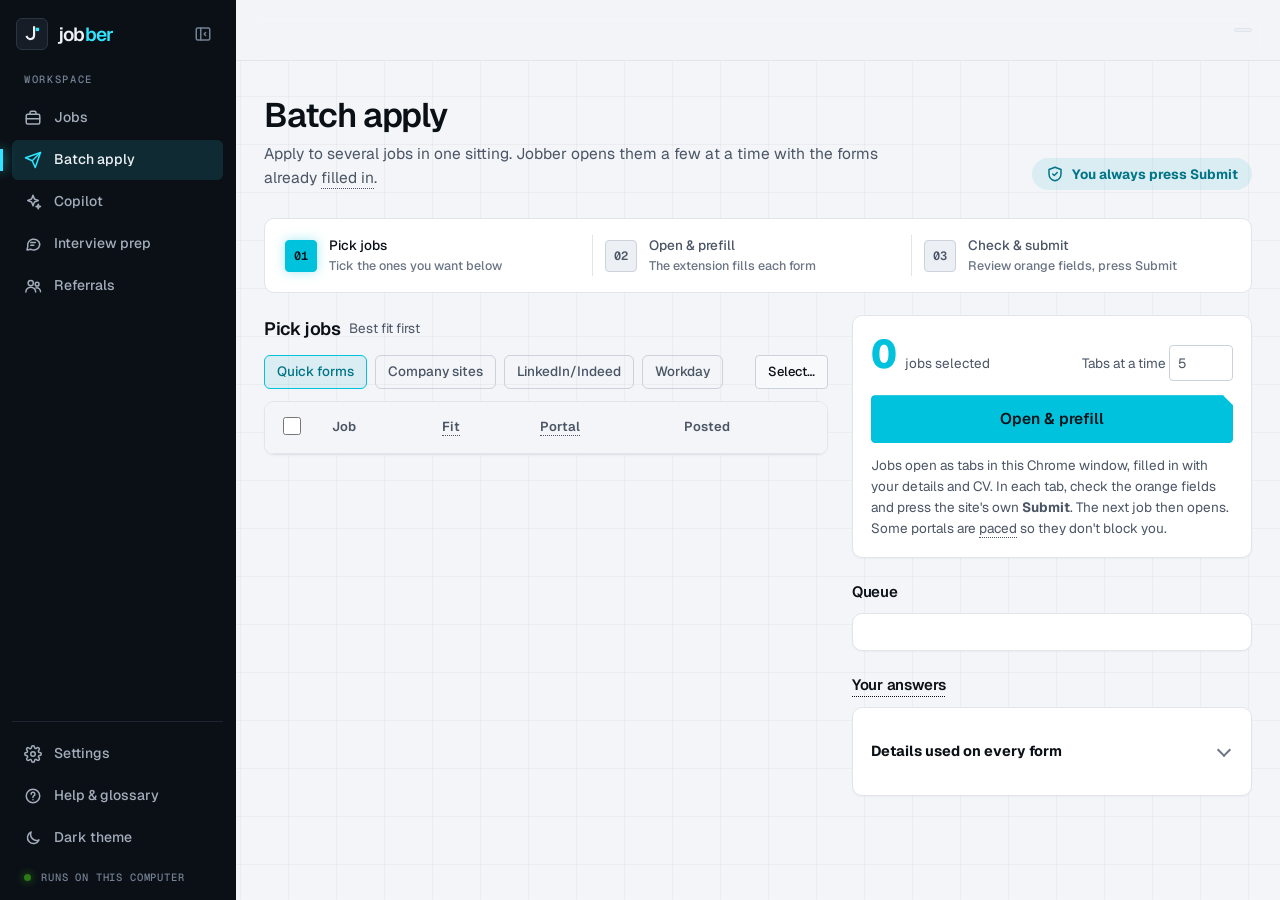
==== commit 3b10e4d3: "Light theme by default with dark toggle, charts, back links, rendered drafts - theme.css: light toke" ====
--- a/apply.html
+++ b/apply.html
@@ -64,6 +64,8 @@
   td.empty-cell{display:block;grid-column:1/-1}
   .form{grid-template-columns:1fr}
 }
+.qviz{padding:4px 0 14px;margin-bottom:10px;border-bottom:1px solid var(--line)}
+.qviz .jb-bar{--bl:96px}
 </style>
 </head>
 <body>
@@ -171,13 +173,13 @@
   a.hidden=!msgs.length;a.innerHTML=msgs.join("<br>");
   const it=s.items||[];const n=k=>it.filter(x=>x.state===k).length;
   $("qsum").textContent=it.length?`· ${n("applied")} applied · ${n("open")} open · ${n("waiting")} waiting`:"";
-  $("queue").innerHTML=it.length?it.slice().reverse().map(x=>`<div class="q"><div><b>${esc(x.title)}</b> <span class="sub">${esc(x.company)}</span></div>
+  $("queue").innerHTML=(it.length?`<div class="qviz">${Jobber.bars([["Submitted","applied"],["Open in tabs","open"],["Waiting","waiting"]].map(([l,k])=>({label:l,value:n(k),tip:`${l}: ${n(k)} of ${it.length}`})),{max:it.length})}</div>`:"")+(it.length?it.slice().reverse().map(x=>`<div class="q"><div><b>${esc(x.title)}</b> <span class="sub">${esc(x.company)}</span></div>
     <span class="pill ${x.state}">${ST[x.state]}</span>
     <small>${esc(PORT[x.ats]||x.ats)}${x.info?" · "+esc(x.info):""}
     ${x.state==="open"?`<br><button class="btn sm" onclick="act('applied','${x.id}')">I submitted it</button> <button class="btn sm" onclick="act('skip','${x.id}')">Skip</button>`:""}
     ${x.state==="waiting"?`<br><button class="btn sm" onclick="act('skip','${x.id}')">Remove</button>`:""}</small></div>`).join("")
     +`<div class="bar" style="margin-top:8px"><button class="btn sm" onclick="post('clear')">Clear finished</button>${n("waiting")?`<button class="btn sm" onclick="post('stop')">Stop queue</button>`:""}</div>`
-    :`<div class="qempty"><b>Nothing queued yet</b>Tick some jobs on the left, then press Open &amp; prefill.</div>`;
+    :`<div class="qempty"><b>Nothing queued yet</b>Tick some jobs on the left, then press Open &amp; prefill.</div>`);
   if(n("applied")!==poll.applied){poll.applied=n("applied");loadJobs()}
   if(EXT&&n("waiting")){const r=await fetch("/api/apply/next",{method:"POST",body:"{}"}).then(r=>r.json()).catch(()=>({open:[]}));
     r.open.forEach((o,i)=>setTimeout(()=>window.postMessage({jh:"open",id:o.id,url:o.url},"*"),i*1500));if(r.open.length)setTimeout(poll,500)}
--- a/theme.css
+++ b/theme.css
@@ -8,19 +8,24 @@
 @import url("https://fonts.googleapis.com/css2?family=Geist:wght@400;500;600;700&family=Geist+Mono:wght@400;500;600&display=swap");
 
 :root{
-  color-scheme:dark;
-  --bg:#07090d; --surface:#0d1117; --sunken:#141a22; --raise:#11161e; --line:#1c232e; --line-strong:#2a3441;
-  --fg:#e6edf5; --mute:#97a3b4; --faint:#6c788a;
-  --accent:#2ee6ff; --accent-hover:#7ff0ff; --accent-fg:#03141a; --accent-soft:rgba(46,230,255,.10); --accent-ink:#7ff0ff;
-  --hot:#ff3d8b; --hot-soft:rgba(255,61,139,.12);
-  --brand-deep:#0a1219;
-  --guide:rgba(255,61,139,.07); --guide-line:rgba(255,61,139,.35); --guide-ink:#ffc2da;
-  --info:#8fb4ff; --info-bg:rgba(143,180,255,.12);
-  --good:#9dff5c; --good-bg:rgba(157,255,92,.10); --warn:#ffc94d; --warn-bg:rgba(255,201,77,.11); --bad:#ff5c7a; --bad-bg:rgba(255,92,122,.12);
-  --star:#ffd84d;
-  --shadow:none;
-  --shadow-pop:0 24px 48px -12px rgba(0,0,0,.7),0 0 0 1px var(--line-strong);
-  --glow:0 0 0 1px var(--accent),0 0 18px rgba(46,230,255,.35);
+  color-scheme:light;
+  /* Light (default): cool paper, ink text, an ink sidebar, cyan for "do this next". */
+  --bg:#f3f5f8; --surface:#ffffff; --sunken:#eceff4; --raise:#f8f9fb; --line:#e1e5eb; --line-strong:#cbd2dc;
+  --fg:#0b1016; --mute:#4b5565; --faint:#6b7585;
+  --accent:#00c2dc; --accent-hover:#00d6f2; --accent-fg:#03141a; --accent-soft:rgba(0,170,196,.10); --accent-ink:#007587;
+  --hot:#d61f69; --hot-soft:rgba(214,31,105,.09);
+  --brand-deep:#0b1016;
+  --guide:rgba(214,31,105,.05); --guide-line:rgba(214,31,105,.28); --guide-ink:#5a1530; --guide-strong:#3a0c1f;
+  --info:#2f5bd3; --info-bg:rgba(47,91,211,.09);
+  --good:#2b7a16; --good-bg:rgba(43,122,22,.09); --warn:#8f5a00; --warn-bg:rgba(201,130,0,.11); --bad:#c62845; --bad-bg:rgba(198,40,69,.08);
+  --star:#c98a00;
+  --shadow:0 1px 2px rgba(11,16,22,.04);
+  --shadow-pop:0 18px 40px -14px rgba(11,16,22,.28),0 0 0 1px var(--line);
+  --glow-c:rgba(0,194,220,.35);
+  --glow:0 0 0 1px var(--accent),0 0 16px var(--glow-c);
+  --glass:rgba(243,245,248,.82); --pop-bg:#0b1016; --pop-fg:#eef2f7; --pop-accent:#2ee6ff; --scrim:rgba(11,16,22,.38);
+  --grid:rgba(11,16,22,.035);
+  --sel-bg:#e6fbff; --chart:#00b3cc; --chart-track:var(--sunken);
   --f-display:"Geist","Segoe UI",system-ui,-apple-system,sans-serif;
   --f-body:"Geist","Segoe UI",system-ui,-apple-system,sans-serif;
   --f-mono:"Geist","Segoe UI",system-ui,sans-serif; /* numbers: same face, tabular figures */
@@ -30,17 +35,36 @@
   --side:236px;
   --ease:cubic-bezier(.2,.7,.2,1);
 }
+/* Dark: near-black with a faint cyan grid; same token names. */
+:root[data-theme=dark]{
+  color-scheme:dark;
+  --bg:#07090d; --surface:#0d1117; --sunken:#141a22; --raise:#11161e; --line:#1c232e; --line-strong:#2a3441;
+  --fg:#e6edf5; --mute:#97a3b4; --faint:#6c788a;
+  --accent:#2ee6ff; --accent-hover:#7ff0ff; --accent-fg:#03141a; --accent-soft:rgba(46,230,255,.10); --accent-ink:#7ff0ff;
+  --hot:#ff3d8b; --hot-soft:rgba(255,61,139,.12);
+  --brand-deep:#0a1219;
+  --guide:rgba(255,61,139,.07); --guide-line:rgba(255,61,139,.35); --guide-ink:#ffc2da; --guide-strong:#fff;
+  --info:#8fb4ff; --info-bg:rgba(143,180,255,.12);
+  --good:#9dff5c; --good-bg:rgba(157,255,92,.10); --warn:#ffc94d; --warn-bg:rgba(255,201,77,.11); --bad:#ff5c7a; --bad-bg:rgba(255,92,122,.12);
+  --star:#ffd84d;
+  --shadow:none;
+  --shadow-pop:0 24px 48px -12px rgba(0,0,0,.7),0 0 0 1px var(--line-strong);
+  --glow-c:rgba(46,230,255,.4);
+  --glass:rgba(7,9,13,.8); --pop-bg:#0b0f15; --pop-fg:#e6edf5; --pop-accent:#2ee6ff; --scrim:rgba(2,4,8,.7);
+  --grid:rgba(46,230,255,.035);
+  --sel-bg:#0e171d; --chart:#2ee6ff; --chart-track:#18202a;
+}
 
 *{box-sizing:border-box}
 html,body{margin:0}
 html{-webkit-text-size-adjust:100%;background:var(--bg)}
 body{background:var(--bg);color:var(--fg);font:15px/1.55 var(--f-body);-webkit-font-smoothing:antialiased;min-height:100vh;
-  background-image:linear-gradient(rgba(46,230,255,.035) 1px,transparent 1px),linear-gradient(90deg,rgba(46,230,255,.035) 1px,transparent 1px);background-size:48px 48px;background-attachment:fixed}
+  background-image:linear-gradient(var(--grid) 1px,transparent 1px),linear-gradient(90deg,var(--grid) 1px,transparent 1px);background-size:48px 48px;background-attachment:fixed}
 button,input,select,textarea{font:inherit;color:inherit}
 a{color:inherit;text-underline-offset:3px}
 a:not([class]){color:var(--accent-ink)}
 a:not([class]):hover{color:var(--accent)}
-::selection{background:rgba(46,230,255,.3);color:#fff}
+::selection{background:var(--glow-c);color:var(--fg)}
 :focus-visible{outline:2px solid var(--accent);outline-offset:2px;border-radius:var(--r-sm)}
 [hidden]{display:none!important}
 .wrap{max-width:1280px;margin:0 auto;padding-left:max(28px,env(safe-area-inset-left,0px));padding-right:max(28px,env(safe-area-inset-right,0px))}
@@ -51,7 +75,7 @@
 /* ---------- App shell: left sidebar (injected by /ui.js) ---------- */
 html.has-side body{padding-left:var(--side);transition:padding-left .2s var(--ease)}
 html.has-side.side-min{--side:72px}
-.sidenav{position:fixed;left:0;top:0;bottom:0;width:var(--side);z-index:60;background:rgba(7,9,13,.92);backdrop-filter:blur(12px);-webkit-backdrop-filter:blur(12px);border-right:1px solid var(--line);display:flex;flex-direction:column;padding:16px 12px;gap:4px;transition:width .2s var(--ease);overflow:hidden}
+.sidenav{position:fixed;left:0;top:0;bottom:0;width:var(--side);z-index:60;background:var(--side-bg,var(--glass));backdrop-filter:blur(12px);-webkit-backdrop-filter:blur(12px);border-right:1px solid var(--line);display:flex;flex-direction:column;padding:16px 12px;gap:4px;transition:width .2s var(--ease);overflow:hidden}
 .side-top{display:flex;align-items:center;gap:8px;padding:2px 4px 18px;min-height:48px}
 .side-top .brand{flex:1;min-width:0}
 .side-toggle{flex:none;width:32px;height:32px;display:grid;place-items:center;border:1px solid transparent;background:none;color:var(--faint);border-radius:var(--r);cursor:pointer}
@@ -76,7 +100,7 @@
 .side-min .side-note{padding-left:20px}
 
 /* ---------- Top bar (page actions) ---------- */
-.appbar{position:sticky;top:0;z-index:40;background:rgba(7,9,13,.78);backdrop-filter:blur(12px);-webkit-backdrop-filter:blur(12px);border-bottom:1px solid var(--line)}
+.appbar{position:sticky;top:0;z-index:40;background:var(--glass);backdrop-filter:blur(12px);-webkit-backdrop-filter:blur(12px);border-bottom:1px solid var(--line)}
 .appbar .wrap{display:flex;align-items:center;gap:16px;min-height:60px}
 html.has-side .appbar.bare{display:none}
 .brand{display:flex;align-items:center;gap:10px;text-decoration:none;font:600 19px/1 var(--f-display);letter-spacing:-.04em;color:var(--fg);flex:none}
@@ -104,7 +128,7 @@
 .btn:hover{border-color:var(--mute);background:var(--sunken)}
 .btn:active{transform:translateY(1px)}
 .btn.primary{background:var(--accent);border-color:var(--accent);color:var(--accent-fg);font-weight:600;border-radius:var(--r-sm);clip-path:polygon(0 0,calc(100% - var(--cut)) 0,100% var(--cut),100% 100%,0 100%)}
-.btn.primary:hover{background:var(--accent-hover);border-color:var(--accent-hover);box-shadow:0 0 22px rgba(46,230,255,.45)}
+.btn.primary:hover{background:var(--accent-hover);border-color:var(--accent-hover);box-shadow:0 0 20px var(--glow-c)}
 .btn.primary.sm{--cut:7px}
 .btn.ghost{border-color:transparent;background:transparent;color:var(--mute)}
 .btn.ghost:hover{color:var(--fg);background:var(--sunken)}
@@ -144,16 +168,16 @@
 .guide{display:flex;gap:14px;align-items:flex-start;background:var(--guide);border:1px solid var(--guide-line);border-left:3px solid var(--hot);color:var(--guide-ink);border-radius:var(--r);padding:14px 16px;font-size:14px}
 .guide .gi{flex:none;width:30px;height:30px;border-radius:var(--r-sm);background:var(--hot-soft);color:var(--hot);display:grid;place-items:center}
 .guide .gi svg{width:17px;height:17px}
-.guide b{color:#fff}
+.guide b{color:var(--guide-strong)}
 .guide p{margin:2px 0 0}
 .guide .acts{margin-top:10px;display:flex;gap:8px;flex-wrap:wrap}
-.notice{display:flex;gap:10px;align-items:center;flex-wrap:wrap;background:var(--warn-bg);color:var(--warn);border-radius:var(--r);padding:10px 14px;font-size:14px;border:1px solid rgba(255,201,77,.22)}
-.notice.ok{background:var(--good-bg);color:var(--good);border-color:rgba(157,255,92,.2)}
-.notice.info{background:var(--info-bg);color:var(--info);border-color:rgba(143,180,255,.2)}
+.notice{display:flex;gap:10px;align-items:center;flex-wrap:wrap;background:var(--warn-bg);color:var(--warn);border-radius:var(--r);padding:10px 14px;font-size:14px;border:1px solid transparent}
+.notice.ok{background:var(--good-bg);color:var(--good);border-color:transparent}
+.notice.info{background:var(--info-bg);color:var(--info);border-color:transparent}
 
 /* Empty states: say what this place is for and what to do next */
 .empty-state{display:flex;flex-direction:column;align-items:center;text-align:center;gap:6px;padding:44px 24px;border:1px dashed var(--line-strong);border-radius:var(--r-lg);background:transparent;color:var(--mute)}
-.empty-state .ei{width:52px;height:52px;border-radius:var(--r);background:var(--accent-soft);color:var(--accent);display:grid;place-items:center;margin-bottom:6px;border:1px solid rgba(46,230,255,.25)}
+.empty-state .ei{width:52px;height:52px;border-radius:var(--r);background:var(--accent-soft);color:var(--accent-ink);display:grid;place-items:center;margin-bottom:6px;border:1px solid var(--line)}
 .empty-state .ei svg{width:26px;height:26px}
 .empty-state h3{margin:0;font-size:18px;color:var(--fg)}
 .empty-state p{margin:0;max-width:52ch;font-size:14.5px}
@@ -166,13 +190,13 @@
 .tipbtn::after{content:"";position:absolute;inset:-10px}
 .tipbtn svg{width:11px;height:11px}
 .tipbtn:hover,.tipbtn[aria-expanded=true]{border-color:var(--accent);color:var(--accent)}
-#jb-tip{position:fixed;z-index:100;max-width:300px;background:#0b0f15;color:var(--fg);border:1px solid var(--line-strong);border-radius:var(--r);padding:10px 12px;font-size:13.5px;line-height:1.5;box-shadow:var(--shadow-pop);pointer-events:none;opacity:0;transform:translateY(4px);transition:opacity .12s,transform .12s}
+#jb-tip{position:fixed;z-index:100;max-width:300px;background:var(--pop-bg);color:var(--pop-fg);border:1px solid var(--line-strong);border-radius:var(--r);padding:10px 12px;font-size:13.5px;line-height:1.5;box-shadow:var(--shadow-pop);pointer-events:none;opacity:0;transform:translateY(4px);transition:opacity .12s,transform .12s}
 #jb-tip.on{opacity:1;transform:none}
-#jb-tip b{display:block;margin-bottom:3px;color:var(--accent);font:500 11px var(--f-code);letter-spacing:.12em;text-transform:uppercase}
+#jb-tip b{display:block;margin-bottom:3px;color:var(--pop-accent);font:500 11px var(--f-code);letter-spacing:.12em;text-transform:uppercase}
 
 /* Toast */
-.jb-toast{position:fixed;left:50%;bottom:24px;transform:translateX(-50%);z-index:110;background:#0b0f15;color:var(--fg);border:1px solid var(--accent);padding:10px 16px;border-radius:var(--r);font-size:14px;font-weight:500;box-shadow:var(--glow);display:flex;gap:8px;align-items:center;max-width:calc(100vw - 32px)}
-.jb-toast.bad{border-color:var(--bad);box-shadow:0 0 18px rgba(255,92,122,.35)}
+.jb-toast{position:fixed;left:50%;bottom:24px;transform:translateX(-50%);z-index:110;background:var(--pop-bg);color:var(--pop-fg);border:1px solid var(--accent);padding:10px 16px;border-radius:var(--r);font-size:14px;font-weight:500;box-shadow:var(--glow);display:flex;gap:8px;align-items:center;max-width:calc(100vw - 32px)}
+.jb-toast.bad{border-color:var(--bad);box-shadow:none}
 
 /* Steps */
 .steps{display:flex;gap:0;counter-reset:st;list-style:none;margin:0;padding:0}
@@ -180,11 +204,11 @@
 .steps li::before{counter-increment:st;content:counter(st,decimal-leading-zero);flex:none;width:30px;height:30px;border-radius:var(--r-sm);display:grid;place-items:center;background:var(--sunken);color:var(--mute);font:600 12px var(--f-code);border:1px solid var(--line-strong)}
 .steps li.done::before{content:"✓";background:var(--accent-soft);color:var(--accent);border-color:var(--accent)}
 .steps li.now{color:var(--fg)}
-.steps li.now::before{background:var(--accent);color:var(--accent-fg);border-color:var(--accent);box-shadow:0 0 14px rgba(46,230,255,.45)}
+.steps li.now::before{background:var(--accent);color:var(--accent-fg);border-color:var(--accent);box-shadow:0 0 12px var(--glow-c)}
 .steps li+li::after{content:none}
 
 /* Help drawer + dialogs */
-.jb-scrim{position:fixed;inset:0;background:rgba(2,4,8,.7);backdrop-filter:blur(3px);z-index:90;display:flex;justify-content:flex-end}
+.jb-scrim{position:fixed;inset:0;background:var(--scrim);backdrop-filter:blur(3px);z-index:90;display:flex;justify-content:flex-end}
 .jb-sheet{background:var(--surface);border-left:1px solid var(--line-strong);width:min(480px,100%);height:100%;overflow:auto;padding:24px;box-shadow:var(--shadow-pop)}
 .jb-sheet h2{margin:0;font-size:22px}
 .jb-sheet h3{font:500 11.5px var(--f-code);letter-spacing:.14em;text-transform:uppercase;color:var(--accent);margin:24px 0 10px}
@@ -195,7 +219,7 @@
 .jb-flow li{display:grid;grid-template-columns:36px 1fr;gap:10px;align-items:start;font-size:14px;color:var(--mute)}
 .jb-flow li b{color:var(--fg);display:block}
 .jb-flow .n{width:30px;height:30px;border-radius:var(--r-sm);background:var(--accent-soft);color:var(--accent);display:grid;place-items:center;font:600 12px var(--f-code)}
-.jb-promise{margin-top:20px;padding:12px 14px;border-radius:var(--r);background:var(--accent-soft);color:var(--accent-ink);font-size:14px;font-weight:500;display:flex;gap:10px;align-items:center;border:1px solid rgba(46,230,255,.25)}
+.jb-promise{margin-top:20px;padding:12px 14px;border-radius:var(--r);background:var(--accent-soft);color:var(--accent-ink);font-size:14px;font-weight:500;display:flex;gap:10px;align-items:center;border:1px solid var(--line)}
 .jb-promise svg{width:20px;height:20px;flex:none}
 
 /* Phone: no sidebar; top bar with brand, bottom tab bar */
@@ -206,7 +230,7 @@
   html.has-side .appbar.bare{display:block}
   .mbrand{display:flex!important}.mbtn{display:inline-grid!important;width:36px;height:36px}
   .appbar .wrap{gap:8px;min-height:56px}
-  .tabbar{display:flex;position:fixed;left:0;right:0;bottom:0;z-index:45;background:rgba(7,9,13,.94);backdrop-filter:blur(12px);-webkit-backdrop-filter:blur(12px);border-top:1px solid var(--line);padding:6px 4px calc(6px + env(safe-area-inset-bottom,0px))}
+  .tabbar{display:flex;position:fixed;left:0;right:0;bottom:0;z-index:45;background:var(--glass);backdrop-filter:blur(12px);-webkit-backdrop-filter:blur(12px);border-top:1px solid var(--line);padding:6px 4px calc(6px + env(safe-area-inset-bottom,0px))}
   .tabbar a{flex:1;display:flex;flex-direction:column;align-items:center;gap:3px;padding:6px 2px;text-decoration:none;color:var(--faint);font-size:11px;font-weight:500;border-radius:var(--r);min-height:48px;justify-content:center}
   .tabbar a svg{width:21px;height:21px}
   .tabbar a.on{color:var(--accent);background:var(--accent-soft)}
@@ -259,3 +283,43 @@
   .mnu-list{min-width:200px}
 }
 .pop-body .chip{min-height:32px;padding:4px 12px;font-size:13px}
+
+/* ---------- Light mode: the sidebar stays ink, like an instrument panel ---------- */
+:root:not([data-theme=dark]) .sidenav{--side-bg:#0b1016;--fg:#eef2f7;--mute:#a3adbb;--faint:#748094;--sunken:#161d27;--line:#1d2530;--line-strong:#2b3542;--accent:#2ee6ff;--accent-soft:rgba(46,230,255,.12);--accent-ink:#7ff0ff;--glow-c:rgba(46,230,255,.45);color:var(--fg);border-right-color:#0b1016}
+:root:not([data-theme=dark]) .btn.primary:hover{box-shadow:0 6px 18px -6px var(--glow-c)}
+
+/* ---------- Charts (Jobber.bars / Jobber.columns) ---------- */
+.jb-bars{display:grid;gap:8px}
+.jb-bar{display:grid;grid-template-columns:minmax(90px,var(--bl,140px)) 1fr auto;gap:12px;align-items:center;font-size:13px;border-radius:var(--r-sm);outline-offset:3px}
+.jb-bar .bl{color:var(--mute);white-space:nowrap;overflow:hidden;text-overflow:ellipsis}
+.jb-bar .bt{height:8px;background:var(--chart-track);border-radius:4px;overflow:hidden}
+.jb-bar .bt i{display:block;height:100%;background:var(--chart);border-radius:4px;transition:width .5s var(--ease)}
+.jb-bar .bv{font:500 12.5px var(--f-code);color:var(--fg);min-width:3ch;text-align:right}
+.jb-bar:hover .bt i,.jb-bar:focus-visible .bt i{filter:brightness(1.08)}
+.jb-cols{display:grid;grid-template-columns:repeat(var(--n),minmax(0,1fr));gap:6px;align-items:end;height:120px}
+.jb-col{display:grid;grid-template-rows:auto 1fr auto;gap:4px;height:100%;text-align:center;cursor:default;border-radius:var(--r-sm);outline-offset:2px}
+.jb-col .ct{position:relative;border-bottom:1px solid var(--line-strong);overflow:hidden}
+.jb-col .ct i{position:absolute;left:0;right:0;bottom:0;background:var(--chart);border-radius:4px 4px 0 0;opacity:.55;transition:height .5s var(--ease)}
+.jb-col.on .ct i,.jb-col:hover .ct i,.jb-col:focus-visible .ct i{opacity:1}
+.jb-col .cv{font:500 12px var(--f-code);color:var(--fg)}
+.jb-col.zero .cv{color:var(--faint)}
+.jb-col .cl{font:500 10.5px var(--f-code);color:var(--faint);letter-spacing:.02em;white-space:nowrap;overflow:hidden;text-overflow:clip}
+.chart-card{padding:18px 20px}
+.chart-card h3{margin:0 0 2px;font-size:14px;font-weight:600}
+.chart-card .sub{margin:0 0 14px;color:var(--faint);font-size:12.5px}
+
+/* ---------- Back links ---------- */
+.backlink{display:inline-flex;align-items:center;gap:6px;min-height:32px;padding:0 10px 0 6px;margin:0 0 6px -6px;border-radius:var(--r);text-decoration:none;color:var(--mute);font-size:13.5px;font-weight:500}
+.backlink svg{width:16px;height:16px;transition:transform .15s var(--ease)}
+.backlink:hover{color:var(--fg);background:var(--sunken)}
+.backlink:hover svg{transform:translateX(-2px)}
+
+/* Drafts rendered from Markdown */
+.md h3,.md h4,.md h5{font:600 11.5px var(--f-code);letter-spacing:.12em;text-transform:uppercase;color:var(--accent-ink);margin:18px 0 6px}
+.md h3:first-child{margin-top:0;font:600 17px var(--f-display);letter-spacing:-.01em;text-transform:none;color:var(--fg)}
+.md p{margin:4px 0;white-space:normal}
+.md ul{margin:4px 0;padding-left:18px;white-space:normal}.md li{margin:3px 0}
+@media (max-width:760px){
+  .mnu-list{position:fixed;left:12px;right:12px;top:auto;bottom:calc(72px + env(safe-area-inset-bottom,0px));min-width:0}
+  .jb-bar{grid-template-columns:minmax(70px,110px) 1fr auto;gap:8px}
+}
